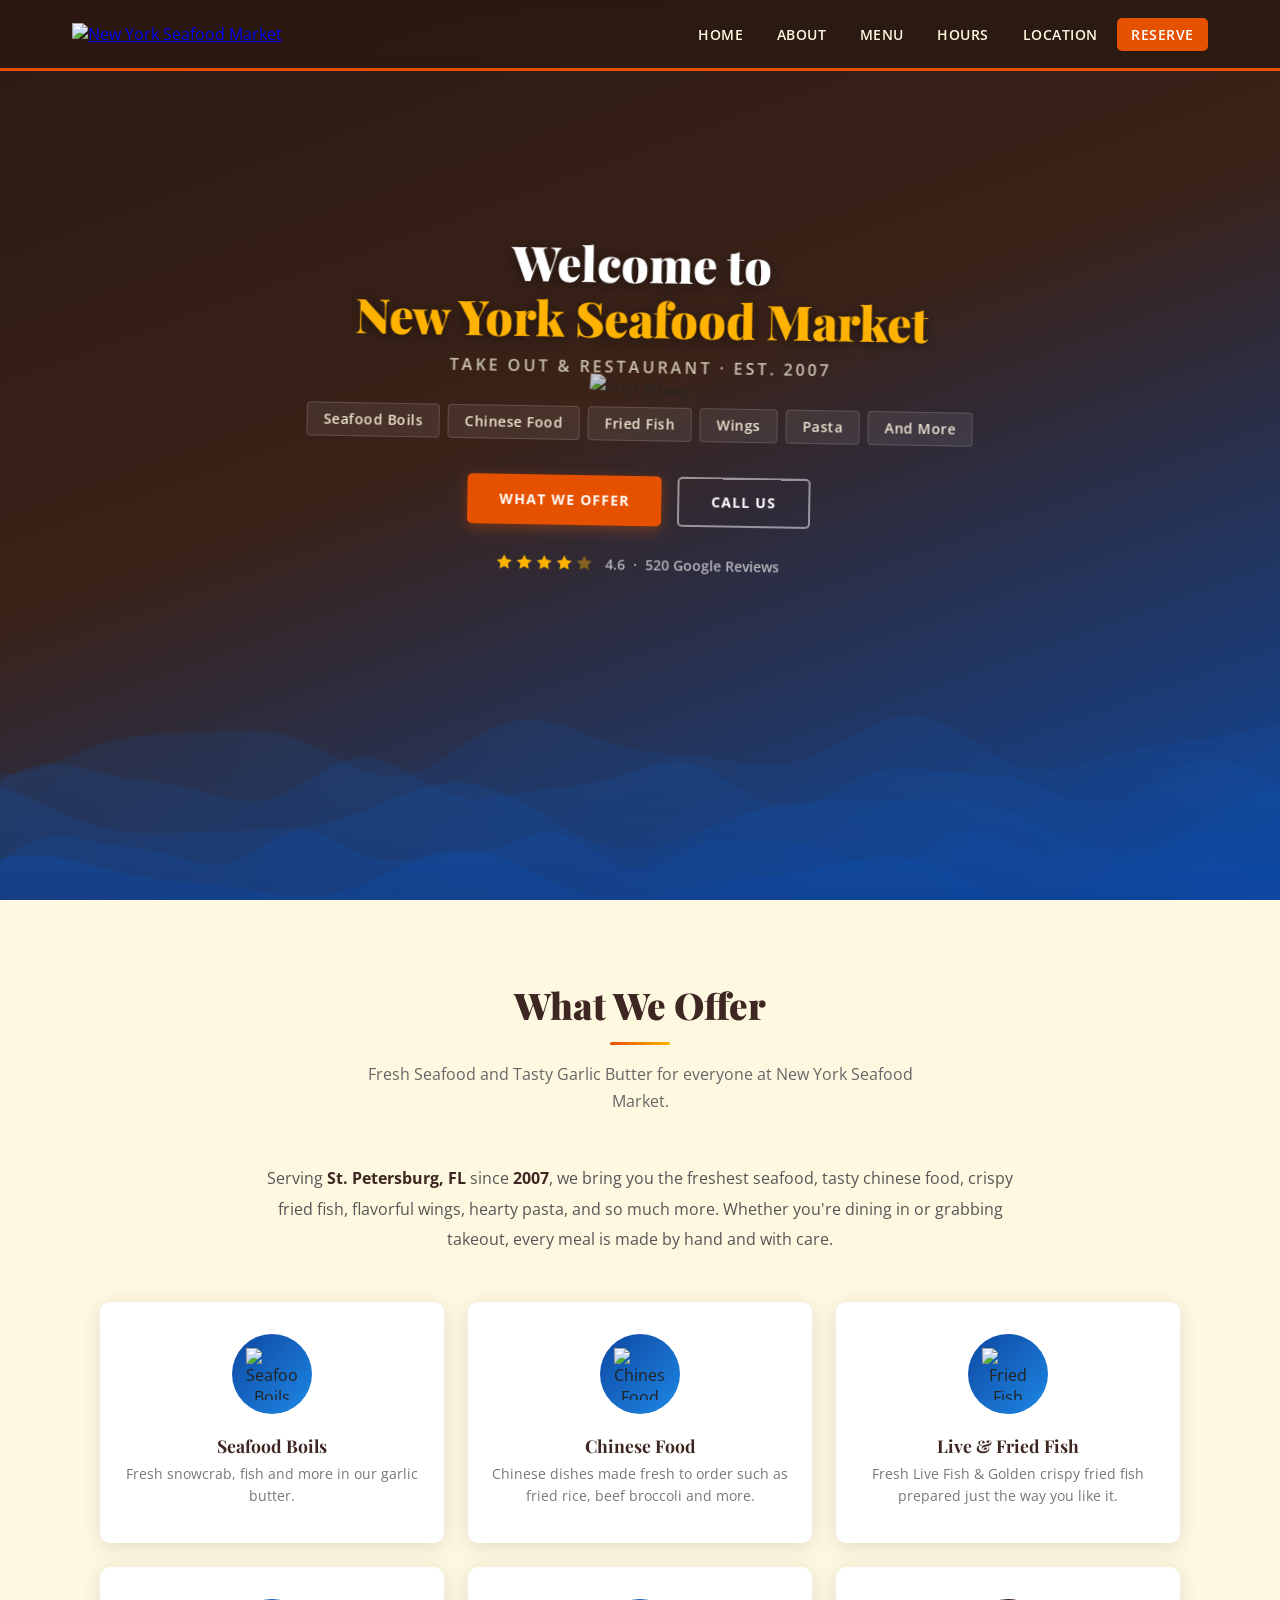
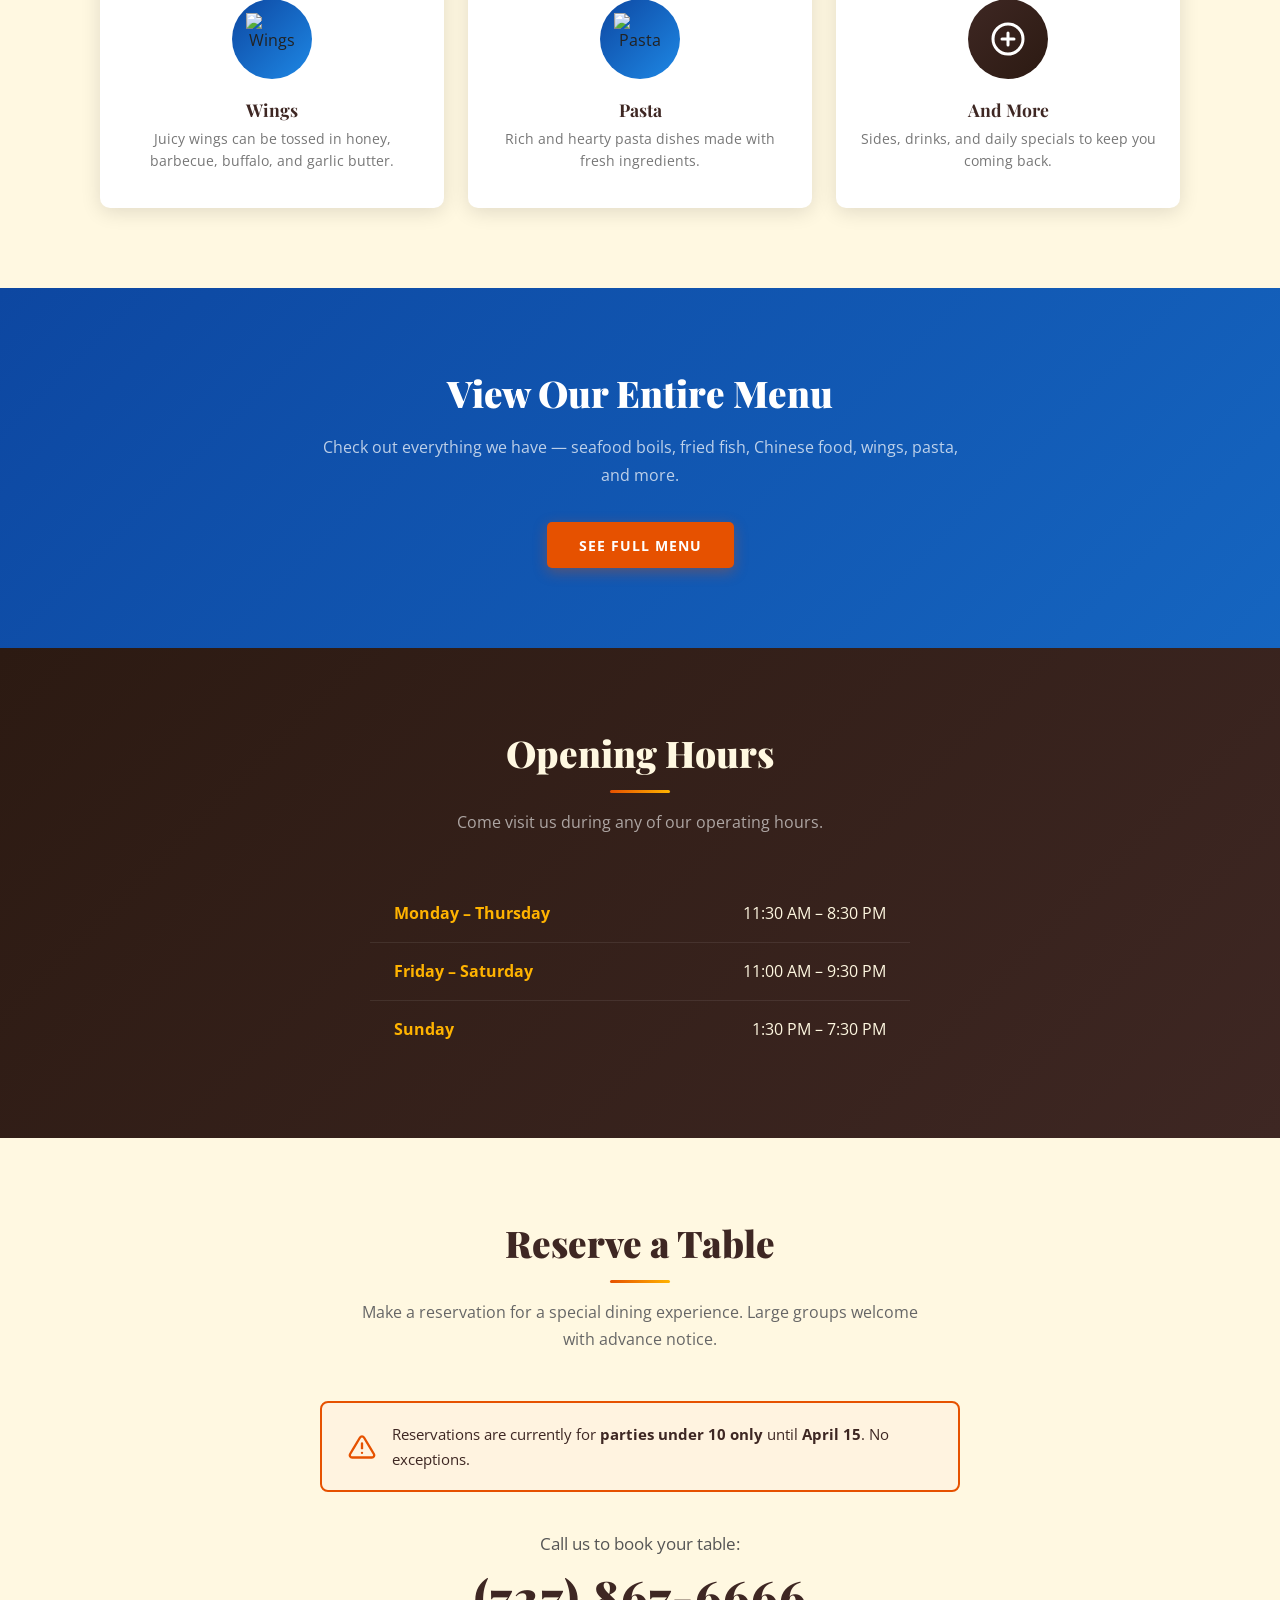
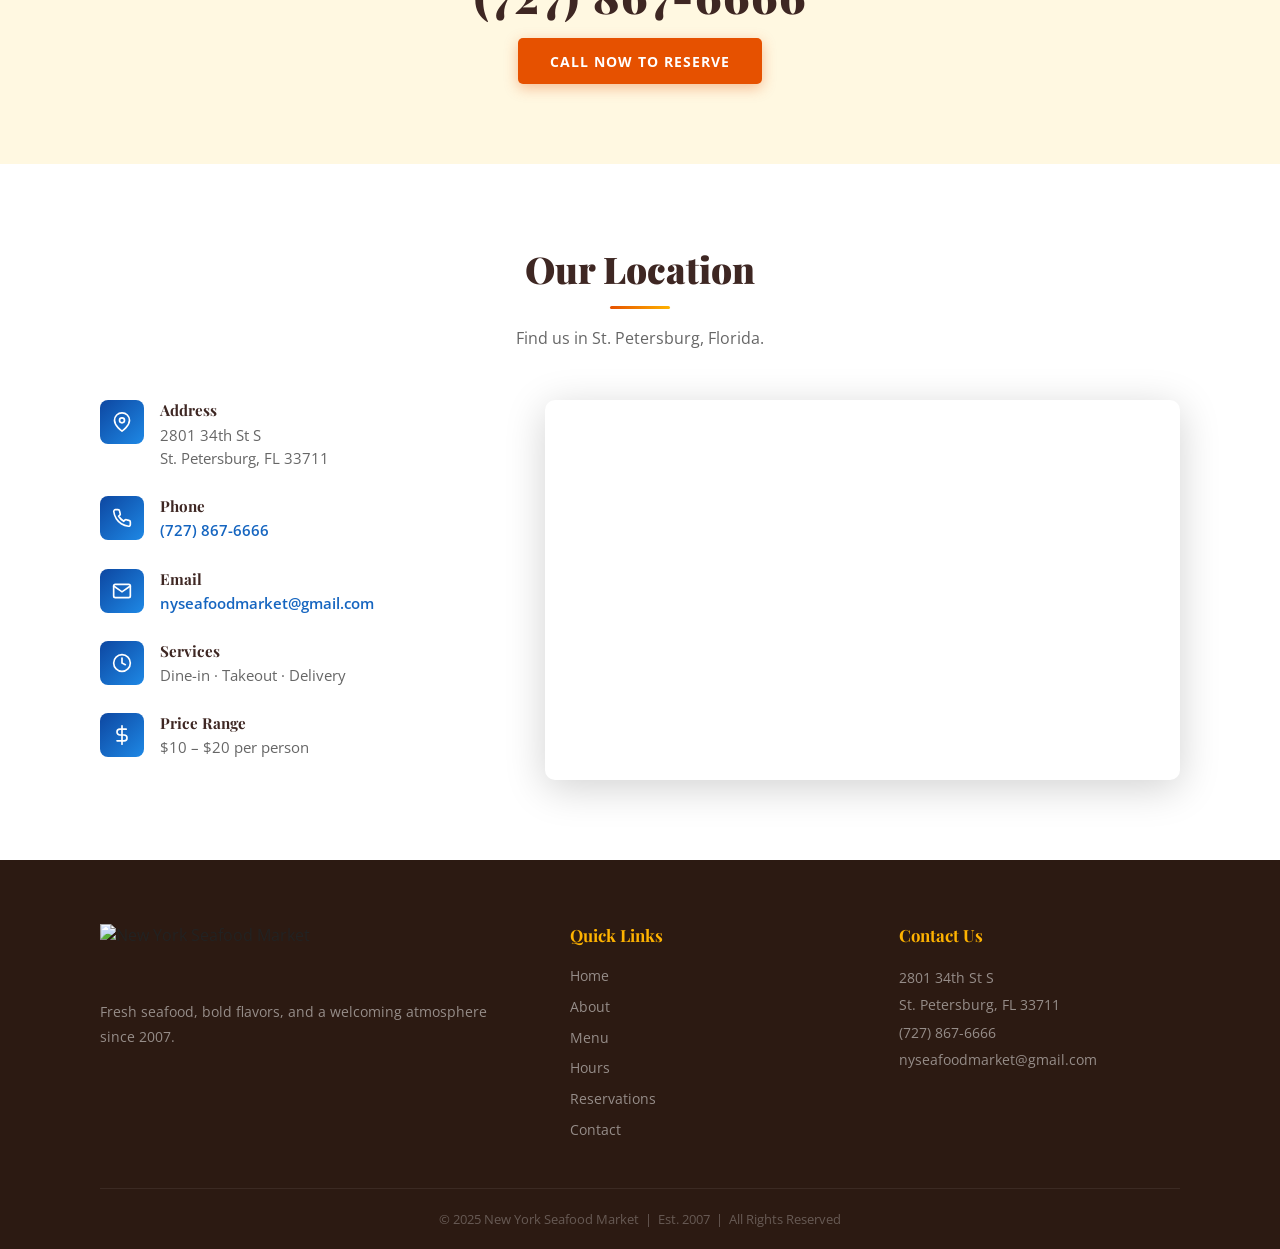
==== index.html @ 8c9325d4 "Update index.html" ====
<!DOCTYPE html>
<html lang="en">
<head>
    <meta charset="UTF-8">
    <meta name="viewport" content="width=device-width, initial-scale=1.0">
    <title>New York Seafood Market | St. Petersburg, FL</title>
    <link rel="stylesheet" href="styles.css">
    <link rel="icon" href="https://i.imgur.com/BHbBRHo.png" type="image/png">
    <link href="https://fonts.googleapis.com/css2?family=Playfair+Display:wght@400;700;900&family=Open+Sans:wght@400;600;700&display=swap" rel="stylesheet">
</head>
<body>

<nav id="navbar">
    <div class="nav-container">
        <a href="#hero" class="nav-logo">
            <img src="https://i.imgur.com/BHbBRHo.png" alt="New York Seafood Market">
        </a>
        <div class="hamburger" id="hamburger">
            <span></span>
            <span></span>
            <span></span>
        </div>
        <ul class="nav-links" id="navLinks">
            <li><a href="#hero">Home</a></li>
            <li><a href="#about">About</a></li>
            <li><a href="#menu-section">Menu</a></li>
            <li><a href="#hours">Hours</a></li>
            <li><a href="#location">Location</a></li>
            <li><a href="#reserve" class="reserve-btn">Reserve</a></li>
        </ul>
    </div>
</nav>

<section class="hero" id="hero">
    <canvas id="waveCanvas"></canvas>

    <div class="hero-scene" id="heroScene">
        <div class="wheel-wrap" id="wheelWrap">
            <img src="https://i.imgur.com/5PyG8zu.png" alt="Ship Wheel" id="shipWheel">
        </div>
        <div class="hero-content" id="heroContent">
            <h1>Welcome to<span class="highlight">New York Seafood Market</span></h1>
            <p class="hero-subtitle">Take Out &amp; Restaurant · Est. 2007</p>
            <div class="hero-tagline">
                <span>Seafood Boils</span>
                <span>Chinese Food</span>
                <span>Fried Fish</span>
                <span>Wings</span>
                <span>Pasta</span>
                <span>And More</span>
            </div>
            <div class="hero-buttons">
                <a href="#about" class="btn btn-primary">What We Offer</a>
                <a href="tel:7278676666" class="btn btn-secondary">Call Us</a>
            </div>
            <div class="hero-rating">
                <div class="stars">
                    <svg viewBox="0 0 24 24"><path d="M12 2l3.09 6.26L22 9.27l-5 4.87 1.18 6.88L12 17.77l-6.18 3.25L7 14.14 2 9.27l6.91-1.01L12 2z"/></svg>
                    <svg viewBox="0 0 24 24"><path d="M12 2l3.09 6.26L22 9.27l-5 4.87 1.18 6.88L12 17.77l-6.18 3.25L7 14.14 2 9.27l6.91-1.01L12 2z"/></svg>
                    <svg viewBox="0 0 24 24"><path d="M12 2l3.09 6.26L22 9.27l-5 4.87 1.18 6.88L12 17.77l-6.18 3.25L7 14.14 2 9.27l6.91-1.01L12 2z"/></svg>
                    <svg viewBox="0 0 24 24"><path d="M12 2l3.09 6.26L22 9.27l-5 4.87 1.18 6.88L12 17.77l-6.18 3.25L7 14.14 2 9.27l6.91-1.01L12 2z"/></svg>
                    <svg viewBox="0 0 24 24" class="half-star"><path d="M12 2l3.09 6.26L22 9.27l-5 4.87 1.18 6.88L12 17.77l-6.18 3.25L7 14.14 2 9.27l6.91-1.01L12 2z"/></svg>
                </div>
                <span>4.6 &nbsp;·&nbsp; 520 Google Reviews</span>
            </div>
        </div>
    </div>
</section>

<section class="about" id="about">
    <div class="section-header">
        <h2>What We Offer</h2>
        <div class="underline"></div>
        <p>Fresh Seafood and Tasty Garlic Butter for everyone at New York Seafood Market.</p>
    </div>
    <p class="about-text">
        Serving <strong>St. Petersburg, FL</strong> since <strong>2007</strong>, we bring you the freshest seafood, tasty chinese food, crispy fried fish, flavorful wings, hearty pasta, and so much more. Whether you're dining in or grabbing takeout, every meal is made by hand and with care.
    </p>
    <div class="about-grid">
        <div class="about-card">
            <div class="icon-circle">
                <img src="https://i.imgur.com/ChBRf1g.png" alt="Seafood Boils">
            </div>
            <h3>Seafood Boils</h3>
            <p>Fresh snowcrab, fish and more in our garlic butter.</p>
        </div>
        <div class="about-card">
            <div class="icon-circle">
                <img src="https://i.imgur.com/vjl4iLy.png" alt="Chinese Food">
            </div>
            <h3>Chinese Food</h3>
            <p>Chinese dishes made fresh to order such as fried rice, beef broccoli and more.</p>
        </div>
        <div class="about-card">
            <div class="icon-circle">
                <img src="https://i.imgur.com/yCxXIIM.png" alt="Fried Fish">
            </div>
            <h3>Live &amp; Fried Fish</h3>
            <p>Fresh Live Fish &amp; Golden crispy fried fish prepared just the way you like it.</p>
        </div>
        <div class="about-card">
            <div class="icon-circle">
                <img src="https://i.imgur.com/mTa7F0l.png" alt="Wings">
            </div>
            <h3>Wings</h3>
            <p>Juicy wings can be tossed in honey, barbecue, buffalo, and garlic butter.</p>
        </div>
        <div class="about-card">
            <div class="icon-circle">
                <img src="https://i.imgur.com/bBgdjdb.png" alt="Pasta">
            </div>
            <h3>Pasta</h3>
            <p>Rich and hearty pasta dishes made with fresh ingredients.</p>
        </div>
        <div class="about-card">
            <div class="icon-circle icon-circle--more">
                <svg viewBox="0 0 24 24" fill="none" stroke="#fff" stroke-width="2" stroke-linecap="round"><circle cx="12" cy="12" r="10"/><line x1="12" y1="8" x2="12" y2="16"/><line x1="8" y1="12" x2="16" y2="12"/></svg>
            </div>
            <h3>And More</h3>
            <p>Sides, drinks, and daily specials to keep you coming back.</p>
        </div>
    </div>
</section>

<section class="menu-section" id="menu-section">
    <div class="menu-inner">
        <h2>View Our Entire Menu</h2>
        <p>Check out everything we have — seafood boils, fried fish, Chinese food, wings, pasta, and more.</p>
        <a href="/menu" class="btn btn-primary">See Full Menu</a>
    </div>
</section>

<section class="hours" id="hours">
    <div class="section-header">
        <h2>Opening Hours</h2>
        <div class="underline"></div>
        <p>Come visit us during any of our operating hours.</p>
    </div>
    <div class="hours-wrap">
        <table class="hours-table">
            <tr>
                <td>Monday – Thursday</td>
                <td>11:30 AM – 8:30 PM</td>
            </tr>
            <tr>
                <td>Friday – Saturday</td>
                <td>11:00 AM – 9:30 PM</td>
            </tr>
            <tr>
                <td>Sunday</td>
                <td>1:30 PM – 7:30 PM</td>
            </tr>
        </table>
    </div>
</section>

<section class="reserve" id="reserve">
    <div class="section-header">
        <h2>Reserve a Table</h2>
        <div class="underline"></div>
        <p>Make a reservation for a special dining experience. Large groups welcome with advance notice.</p>
    </div>
    <div class="reserve-notice">
        <svg viewBox="0 0 24 24" fill="none" stroke="#E65100" stroke-width="2" stroke-linecap="round"><path d="M10.29 3.86L1.82 18a2 2 0 001.71 3h16.94a2 2 0 001.71-3L13.71 3.86a2 2 0 00-3.42 0z"/><line x1="12" y1="9" x2="12" y2="13"/><line x1="12" y1="17" x2="12.01" y2="17"/></svg>
        <p>Reservations are currently for <strong>parties under 10 only</strong> until <strong>April 15</strong>. No exceptions.</p>
    </div>
    <div class="reserve-call">
        <p>Call us to book your table:</p>
        <a href="tel:7278676666" class="phone-link">(727) 867-6666</a>
        <a href="tel:7278676666" class="btn btn-primary">Call Now to Reserve</a>
    </div>
</section>

<section class="location" id="location">
    <div class="section-header">
        <h2>Our Location</h2>
        <div class="underline"></div>
        <p>Find us in St. Petersburg, Florida.</p>
    </div>
    <div class="location-grid">
        <div class="location-info">
            <div class="info-item">
                <div class="info-icon">
                    <svg viewBox="0 0 24 24" fill="none" stroke="#fff" stroke-width="2" stroke-linecap="round"><path d="M21 10c0 7-9 13-9 13s-9-6-9-13a9 9 0 0118 0z"/><circle cx="12" cy="10" r="3"/></svg>
                </div>
                <div>
                    <h4>Address</h4>
                    <p>2801 34th St S<br>St. Petersburg, FL 33711</p>
                </div>
            </div>
            <div class="info-item">
                <div class="info-icon">
                    <svg viewBox="0 0 24 24" fill="none" stroke="#fff" stroke-width="2" stroke-linecap="round"><path d="M22 16.92v3a2 2 0 01-2.18 2 19.79 19.79 0 01-8.63-3.07 19.5 19.5 0 01-6-6 19.79 19.79 0 01-3.07-8.67A2 2 0 014.11 2h3a2 2 0 012 1.72c.127.96.361 1.903.7 2.81a2 2 0 01-.45 2.11L8.09 9.91a16 16 0 006 6l1.27-1.27a2 2 0 012.11-.45c.907.339 1.85.573 2.81.7A2 2 0 0122 16.92z"/></svg>
                </div>
                <div>
                    <h4>Phone</h4>
                    <p><a href="tel:7278676666">(727) 867-6666</a></p>
                </div>
            </div>
            <div class="info-item">
                <div class="info-icon">
                    <svg viewBox="0 0 24 24" fill="none" stroke="#fff" stroke-width="2" stroke-linecap="round"><path d="M4 4h16c1.1 0 2 .9 2 2v12c0 1.1-.9 2-2 2H4c-1.1 0-2-.9-2-2V6c0-1.1.9-2 2-2z"/><polyline points="22,6 12,13 2,6"/></svg>
                </div>
                <div>
                    <h4>Email</h4>
                    <p><a href="mailto:nyseafoodmarket@gmail.com">nyseafoodmarket@gmail.com</a></p>
                </div>
            </div>
            <div class="info-item">
                <div class="info-icon">
                    <svg viewBox="0 0 24 24" fill="none" stroke="#fff" stroke-width="2" stroke-linecap="round"><circle cx="12" cy="12" r="10"/><polyline points="12 6 12 12 16 14"/></svg>
                </div>
                <div>
                    <h4>Services</h4>
                    <p>Dine-in · Takeout · Delivery</p>
                </div>
            </div>
            <div class="info-item">
                <div class="info-icon">
                    <svg viewBox="0 0 24 24" fill="none" stroke="#fff" stroke-width="2" stroke-linecap="round"><line x1="12" y1="1" x2="12" y2="23"/><path d="M17 5H9.5a3.5 3.5 0 000 7h5a3.5 3.5 0 010 7H6"/></svg>
                </div>
                <div>
                    <h4>Price Range</h4>
                    <p>$10 – $20 per person</p>
                </div>
            </div>
        </div>
        <div class="location-map">
            <iframe
                src="https://www.google.com/maps?q=New+York+Seafood+Restaurant,+2801+34th+St+S,+St+Petersburg,+FL+33711&output=embed"
                width="100%"
                height="100%"
                style="border:0;"
                allowfullscreen
                loading="lazy"
                referrerpolicy="no-referrer-when-downgrade">
            </iframe>
        </div>
    </div>
</section>

<footer>
    <div class="footer-container">
        <div class="footer-brand">
            <img src="https://i.imgur.com/BHbBRHo.png" alt="New York Seafood Market" class="footer-logo">
            <p>Fresh seafood, bold flavors, and a welcoming atmosphere since 2007.</p>
        </div>
        <div class="footer-links">
            <h4>Quick Links</h4>
            <ul>
                <li><a href="#hero">Home</a></li>
                <li><a href="#about">About</a></li>
                <li><a href="/menu">Menu</a></li>
                <li><a href="#hours">Hours</a></li>
                <li><a href="#reserve">Reservations</a></li>
                <li><a href="#location">Contact</a></li>
            </ul>
        </div>
        <div class="footer-contact">
            <h4>Contact Us</h4>
            <p>2801 34th St S<br>St. Petersburg, FL 33711</p>
            <p><a href="tel:7278676666">(727) 867-6666</a></p>
            <p><a href="mailto:nyseafoodmarket@gmail.com">nyseafoodmarket@gmail.com</a></p>
        </div>
    </div>
    <div class="footer-bottom">
        <p>&copy; 2025 New York Seafood Market &nbsp;|&nbsp; Est. 2007 &nbsp;|&nbsp; All Rights Reserved</p>
    </div>
</footer>

<script src="script.js"></script>
</body>
</html>
---- styles.css ----
* {
    margin: 0;
    padding: 0;
    box-sizing: border-box;
}

:root {
    --brown: #3E2723;
    --brown-dark: #2C1A12;
    --blue: #1565C0;
    --blue-dark: #0D47A1;
    --blue-light: #1E88E5;
    --orange: #E65100;
    --orange-light: #FF8F00;
    --yellow: #FFB300;
    --cream: #FFF8E1;
    --cream-dark: #F5E6C8;
    --white: #FFFFFF;
    --shadow: 0 4px 20px rgba(0,0,0,0.12);
    --shadow-lg: 0 8px 40px rgba(0,0,0,0.18);
}

html {
    scroll-behavior: smooth;
}

body {
    font-family: 'Open Sans', sans-serif;
    color: #222;
    background: var(--cream);
    overflow-x: hidden;
}

nav {
    position: fixed;
    top: 0;
    left: 0;
    width: 100%;
    z-index: 1000;
    background: rgba(44, 26, 18, 0.97);
    backdrop-filter: blur(8px);
    border-bottom: 3px solid var(--orange);
}

.nav-container {
    max-width: 1200px;
    margin: 0 auto;
    display: flex;
    justify-content: space-between;
    align-items: center;
    height: 68px;
    padding: 0 2rem;
}

.nav-logo img {
    height: 52px;
    transition: transform 0.3s ease;
}

.nav-logo img:hover {
    transform: scale(1.05);
}

.nav-links {
    display: flex;
    list-style: none;
    gap: 0.3rem;
}

.nav-links a {
    color: var(--cream);
    text-decoration: none;
    font-weight: 600;
    font-size: 0.85rem;
    padding: 0.45rem 0.9rem;
    border-radius: 5px;
    transition: all 0.25s ease;
    text-transform: uppercase;
    letter-spacing: 0.5px;
}

.nav-links a:hover {
    background: var(--orange);
    color: var(--white);
}

.nav-links a.reserve-btn {
    background: var(--orange);
    color: var(--white);
}

.nav-links a.reserve-btn:hover {
    background: var(--orange-light);
}

.hamburger {
    display: none;
    flex-direction: column;
    cursor: pointer;
    gap: 5px;
}

.hamburger span {
    width: 26px;
    height: 2.5px;
    background: var(--cream);
    border-radius: 3px;
    transition: all 0.3s ease;
    display: block;
}

.hamburger.active span:nth-child(1) {
    transform: rotate(45deg) translate(5px, 5px);
}

.hamburger.active span:nth-child(2) {
    opacity: 0;
}

.hamburger.active span:nth-child(3) {
    transform: rotate(-45deg) translate(5px, -5px);
}

.hero {
    position: relative;
    min-height: 100vh;
    display: flex;
    align-items: center;
    justify-content: center;
    background: linear-gradient(160deg, var(--brown-dark) 0%, #3a2218 45%, var(--blue-dark) 100%);
    overflow: hidden;
}

#waveCanvas {
    position: absolute;
    bottom: 0;
    left: 0;
    width: 100%;
    height: 280px;
    display: block;
    z-index: 1;
}

.hero-scene {
    position: relative;
    z-index: 2;
    display: flex;
    align-items: center;
    justify-content: center;
    width: 100%;
    padding: 7rem 2rem 13rem;
}

.wheel-wrap {
    position: absolute;
    top: 40%;
    left: 50%;
    transform: translate(-50%, -50%);
    display: flex;
    align-items: center;
    justify-content: center;
    pointer-events: none;
    z-index: 1;
}

#shipWheel {
    width: auto;
    height: auto;
    opacity: 0.80; /* fully visible */
    object-fit: contain; /* optional */
    filter: drop-shadow(0 0 40px rgba(255,179,0,0.15));
    transform-origin: center center;
    will-change: transform;
}

.hero-content {
    position: relative;
    z-index: 2;
    text-align: center;
    max-width: 780px;
    width: 100%;
}

.hero h1 {
    font-family: 'Playfair Display', serif;
    font-size: 3rem;
    font-weight: 900;
    color: var(--white);
    line-height: 1.15;
    margin-bottom: 0.6rem;
    text-shadow: 0 2px 16px rgba(0,0,0,0.5);
}

.hero h1 .highlight {
    display: block;
    color: var(--yellow);
}

.hero-subtitle {
    font-size: 1rem;
    color: rgba(255,248,225,0.75);
    letter-spacing: 3px;
    text-transform: uppercase;
    font-weight: 600;
    margin-bottom: 1.8rem;
}

.hero-tagline {
    display: flex;
    flex-wrap: wrap;
    justify-content: center;
    gap: 0.5rem;
    margin-bottom: 2.2rem;
}

.hero-tagline span {
    background: rgba(255,255,255,0.07);
    border: 1px solid rgba(255,255,255,0.15);
    color: rgba(255,248,225,0.9);
    padding: 0.4rem 1rem;
    border-radius: 4px;
    font-size: 0.85rem;
    font-weight: 600;
    letter-spacing: 0.5px;
    transition: all 0.25s ease;
}

.hero-tagline span:hover {
    background: var(--orange);
    border-color: var(--orange);
    transform: translateY(-2px);
}

.hero-buttons {
    display: flex;
    gap: 1rem;
    justify-content: center;
    flex-wrap: wrap;
    margin-bottom: 1.8rem;
}

.btn {
    display: inline-flex;
    align-items: center;
    gap: 0.5rem;
    padding: 0.85rem 2rem;
    border-radius: 5px;
    font-size: 0.9rem;
    font-weight: 700;
    text-decoration: none;
    text-transform: uppercase;
    letter-spacing: 1px;
    transition: all 0.25s ease;
    border: none;
    cursor: pointer;
    font-family: 'Open Sans', sans-serif;
}

.btn-primary {
    background: var(--orange);
    color: var(--white);
    box-shadow: 0 4px 14px rgba(230,81,0,0.35);
}

.btn-primary:hover {
    background: var(--orange-light);
    transform: translateY(-2px);
    box-shadow: 0 6px 20px rgba(230,81,0,0.45);
}

.btn-secondary {
    background: transparent;
    color: var(--white);
    border: 2px solid rgba(255,255,255,0.5);
}

.btn-secondary:hover {
    background: var(--white);
    color: var(--brown);
    border-color: var(--white);
    transform: translateY(-2px);
}

.hero-rating {
    display: flex;
    align-items: center;
    justify-content: center;
    gap: 0.7rem;
}

.stars {
    display: flex;
    gap: 2px;
}

.stars svg {
    width: 18px;
    height: 18px;
    fill: var(--yellow);
}

.stars .half-star {
    fill: rgba(255,179,0,0.4);
}

.hero-rating span {
    color: rgba(255,255,255,0.65);
    font-size: 0.88rem;
    font-weight: 600;
}

section {
    padding: 5rem 2rem;
}

.section-header {
    text-align: center;
    margin-bottom: 3rem;
}

.section-header h2 {
    font-family: 'Playfair Display', serif;
    font-size: 2.3rem;
    font-weight: 900;
    color: var(--brown);
}

.section-header .underline {
    width: 60px;
    height: 3px;
    background: linear-gradient(90deg, var(--orange), var(--yellow));
    margin: 0.8rem auto 1rem;
    border-radius: 2px;
}

.section-header p {
    color: #666;
    font-size: 1rem;
    max-width: 560px;
    margin: 0 auto;
    line-height: 1.7;
}

.about {
    background: var(--cream);
}

.about-text {
    max-width: 760px;
    margin: 0 auto 3rem;
    text-align: center;
    font-size: 1rem;
    line-height: 1.9;
    color: #555;
}

.about-text strong {
    color: var(--brown);
}

.about-grid {
    max-width: 1080px;
    margin: 0 auto;
    display: grid;
    grid-template-columns: repeat(3, 1fr);
    gap: 1.5rem;
}

.about-card {
    background: var(--white);
    border-radius: 10px;
    padding: 2rem 1.5rem;
    text-align: center;
    box-shadow: var(--shadow);
    transition: transform 0.3s ease, box-shadow 0.3s ease, border-color 0.3s ease;
    border-bottom: 3px solid transparent;
}

.about-card:hover {
    transform: translateY(-6px);
    border-bottom-color: var(--orange);
    box-shadow: var(--shadow-lg);
}

.icon-circle {
    width: 80px;
    height: 80px;
    border-radius: 50%;
    background: linear-gradient(135deg, var(--blue-dark), var(--blue-light));
    margin: 0 auto 1.2rem;
    display: flex;
    align-items: center;
    justify-content: center;
    overflow: hidden;
    transition: transform 0.3s ease, background 0.3s ease;
    flex-shrink: 0;
}

.icon-circle img {
    width: 52px;
    height: 52px;
    object-fit: contain;
    display: block;
}

.icon-circle svg {
    width: 36px;
    height: 36px;
    flex-shrink: 0;
}

.icon-circle--more {
    background: linear-gradient(135deg, var(--brown), var(--brown-dark));
}

.about-card:hover .icon-circle {
    transform: scale(1.08);
    background: linear-gradient(135deg, var(--orange), var(--orange-light));
}

.about-card h3 {
    font-family: 'Playfair Display', serif;
    font-size: 1.1rem;
    color: var(--brown);
    margin-bottom: 0.4rem;
}

.about-card p {
    color: #777;
    font-size: 0.88rem;
    line-height: 1.6;
}

.menu-section {
    background: linear-gradient(135deg, var(--blue-dark), var(--blue));
    padding: 5rem 2rem;
    text-align: center;
}

.menu-inner {
    max-width: 640px;
    margin: 0 auto;
}

.menu-inner h2 {
    font-family: 'Playfair Display', serif;
    font-size: 2.3rem;
    font-weight: 900;
    color: var(--white);
    margin-bottom: 1rem;
}

.menu-inner p {
    color: rgba(255,255,255,0.72);
    font-size: 1rem;
    line-height: 1.8;
    margin-bottom: 2rem;
}

.hours {
    background: linear-gradient(135deg, var(--brown-dark), var(--brown));
    position: relative;
    overflow: hidden;
}

.hours .section-header h2 {
    color: var(--cream);
}

.hours .section-header p {
    color: rgba(255,255,255,0.6);
}

.hours-wrap {
    max-width: 540px;
    margin: 0 auto;
}

.hours-table {
    width: 100%;
    border-collapse: collapse;
}

.hours-table tr {
    border-bottom: 1px solid rgba(255,255,255,0.08);
    transition: background 0.25s ease;
}

.hours-table tr:last-child {
    border-bottom: none;
}

.hours-table tr:hover {
    background: rgba(255,255,255,0.05);
}

.hours-table td {
    padding: 1.1rem 1.5rem;
    font-size: 0.98rem;
    color: var(--cream);
}

.hours-table td:first-child {
    font-weight: 700;
    color: var(--yellow);
}

.hours-table td:last-child {
    text-align: right;
}

.reserve {
    background: var(--cream);
    text-align: center;
}

.reserve-notice {
    max-width: 640px;
    margin: 0 auto 2.5rem;
    background: #fff3e0;
    border: 2px solid var(--orange);
    border-radius: 8px;
    padding: 1.2rem 1.6rem;
    display: flex;
    align-items: center;
    gap: 1rem;
    text-align: left;
}

.reserve-notice svg {
    width: 28px;
    height: 28px;
    flex-shrink: 0;
}

.reserve-notice p {
    font-size: 0.95rem;
    color: var(--brown);
    line-height: 1.6;
}

.reserve-call {
    display: flex;
    flex-direction: column;
    align-items: center;
    gap: 1.2rem;
}

.reserve-call p {
    font-size: 1.05rem;
    color: #555;
}

.phone-link {
    font-family: 'Playfair Display', serif;
    font-size: 2.8rem;
    font-weight: 900;
    color: var(--brown);
    text-decoration: none;
    letter-spacing: 2px;
    line-height: 1;
    transition: color 0.25s ease;
}

.phone-link:hover {
    color: var(--orange);
}

.location {
    background: var(--white);
}

.location-grid {
    max-width: 1080px;
    margin: 0 auto;
    display: grid;
    grid-template-columns: 1fr 1.6fr;
    gap: 3rem;
    align-items: stretch;
}

.location-info {
    display: flex;
    flex-direction: column;
    gap: 1.6rem;
}

.info-item {
    display: flex;
    gap: 1rem;
    align-items: flex-start;
}

.info-icon {
    width: 44px;
    height: 44px;
    min-width: 44px;
    background: linear-gradient(135deg, var(--blue-dark), var(--blue-light));
    border-radius: 8px;
    display: flex;
    align-items: center;
    justify-content: center;
    transition: all 0.25s ease;
}

.info-icon svg {
    width: 20px;
    height: 20px;
}

.info-item:hover .info-icon {
    background: linear-gradient(135deg, var(--orange), var(--orange-light));
    transform: scale(1.06);
}

.info-item h4 {
    font-family: 'Playfair Display', serif;
    font-size: 0.95rem;
    color: var(--brown);
    margin-bottom: 0.2rem;
}

.info-item p {
    color: #666;
    font-size: 0.92rem;
    line-height: 1.6;
}

.info-item a {
    color: var(--blue);
    text-decoration: none;
    font-weight: 600;
    transition: color 0.25s ease;
}

.info-item a:hover {
    color: var(--orange);
}

.location-map {
    border-radius: 10px;
    overflow: hidden;
    box-shadow: var(--shadow-lg);
    min-height: 380px;
}

.location-map iframe {
    display: block;
    width: 100%;
    height: 100%;
    min-height: 380px;
}

footer {
    background: var(--brown-dark);
    padding: 4rem 2rem 0;
}

.footer-container {
    max-width: 1080px;
    margin: 0 auto;
    display: grid;
    grid-template-columns: 1.5fr 1fr 1fr;
    gap: 3rem;
    padding-bottom: 3rem;
    border-bottom: 1px solid rgba(255,255,255,0.07);
}

.footer-logo {
    height: 60px;
    margin-bottom: 1rem;
    display: block;
}

.footer-brand p {
    color: rgba(255,255,255,0.5);
    font-size: 0.9rem;
    line-height: 1.7;
}

.footer-links h4,
.footer-contact h4 {
    font-family: 'Playfair Display', serif;
    font-size: 1.05rem;
    color: var(--yellow);
    margin-bottom: 1.1rem;
}

.footer-links ul {
    list-style: none;
    display: flex;
    flex-direction: column;
    gap: 0.55rem;
}

.footer-links a {
    color: rgba(255,255,255,0.5);
    text-decoration: none;
    font-size: 0.9rem;
    transition: all 0.25s ease;
}

.footer-links a:hover {
    color: var(--orange);
    padding-left: 4px;
}

.footer-contact p {
    color: rgba(255,255,255,0.5);
    font-size: 0.9rem;
    line-height: 1.9;
}

.footer-contact a {
    color: rgba(255,255,255,0.5);
    text-decoration: none;
    transition: color 0.25s ease;
}

.footer-contact a:hover {
    color: var(--orange);
}

.footer-bottom {
    text-align: center;
    padding: 1.3rem 2rem;
    color: rgba(255,255,255,0.28);
    font-size: 0.8rem;
}

@media (max-width: 960px) {
    .about-grid {
        grid-template-columns: repeat(2, 1fr);
    }

    .location-grid {
        grid-template-columns: 1fr;
    }

    .footer-container {
        grid-template-columns: 1fr 1fr;
    }

    .footer-brand {
        grid-column: 1 / -1;
    }

    .wheel-wrap {
        width: 1700px;
        height: 1700px;
    }
}

@media (max-width: 768px) {
    .hamburger {
        display: flex;
    }

    .nav-links {
        position: fixed;
        top: 0;
        right: -100%;
        width: 62%;
        height: 100vh;
        background: var(--brown-dark);
        flex-direction: column;
        justify-content: center;
        align-items: center;
        gap: 1.4rem;
        transition: right 0.35s ease;
        border-left: 2px solid var(--orange);
    }

    .nav-links.active {
        right: 0;
    }

    .nav-links a {
        font-size: 0.95rem;
    }

    .hero h1 {
        font-size: 2rem;
    }

    .hero-scene {
        padding-bottom: 16rem;
    }

    .wheel-wrap {
        width: 340px;
        height: 340px;
    }

    .section-header h2 {
        font-size: 1.9rem;
    }

    .about-grid {
        grid-template-columns: repeat(2, 1fr);
        gap: 1rem;
    }

    .menu-inner h2 {
        font-size: 1.9rem;
    }

    .hours-table td {
        padding: 0.9rem 1rem;
        font-size: 0.9rem;
    }

    .reserve-notice {
        flex-direction: column;
        text-align: center;
    }

    .phone-link {
        font-size: 2.1rem;
    }

    .location-map {
        min-height: 280px;
    }

    .location-map iframe {
        min-height: 280px;
    }

    .footer-container {
        grid-template-columns: 1fr;
        text-align: center;
        gap: 2rem;
    }

    .footer-logo {
        margin: 0 auto 1rem;
    }

    .footer-links a:hover {
        padding-left: 0;
    }
}

@media (max-width: 480px) {
    .hero h1 {
        font-size: 1.6rem;
    }

    .wheel-wrap {
        width: 260px;
        height: 260px;
    }

    .hero-buttons {
        flex-direction: column;
        align-items: center;
    }

    .btn {
        width: 100%;
        max-width: 260px;
        justify-content: center;
    }

    .about-grid {
        grid-template-columns: 1fr;
    }

    .phone-link {
        font-size: 1.8rem;
    }

    .section-header h2 {
        font-size: 1.65rem;
    }

    .hero-rating {
        flex-direction: column;
        gap: 0.3rem;
    }
}
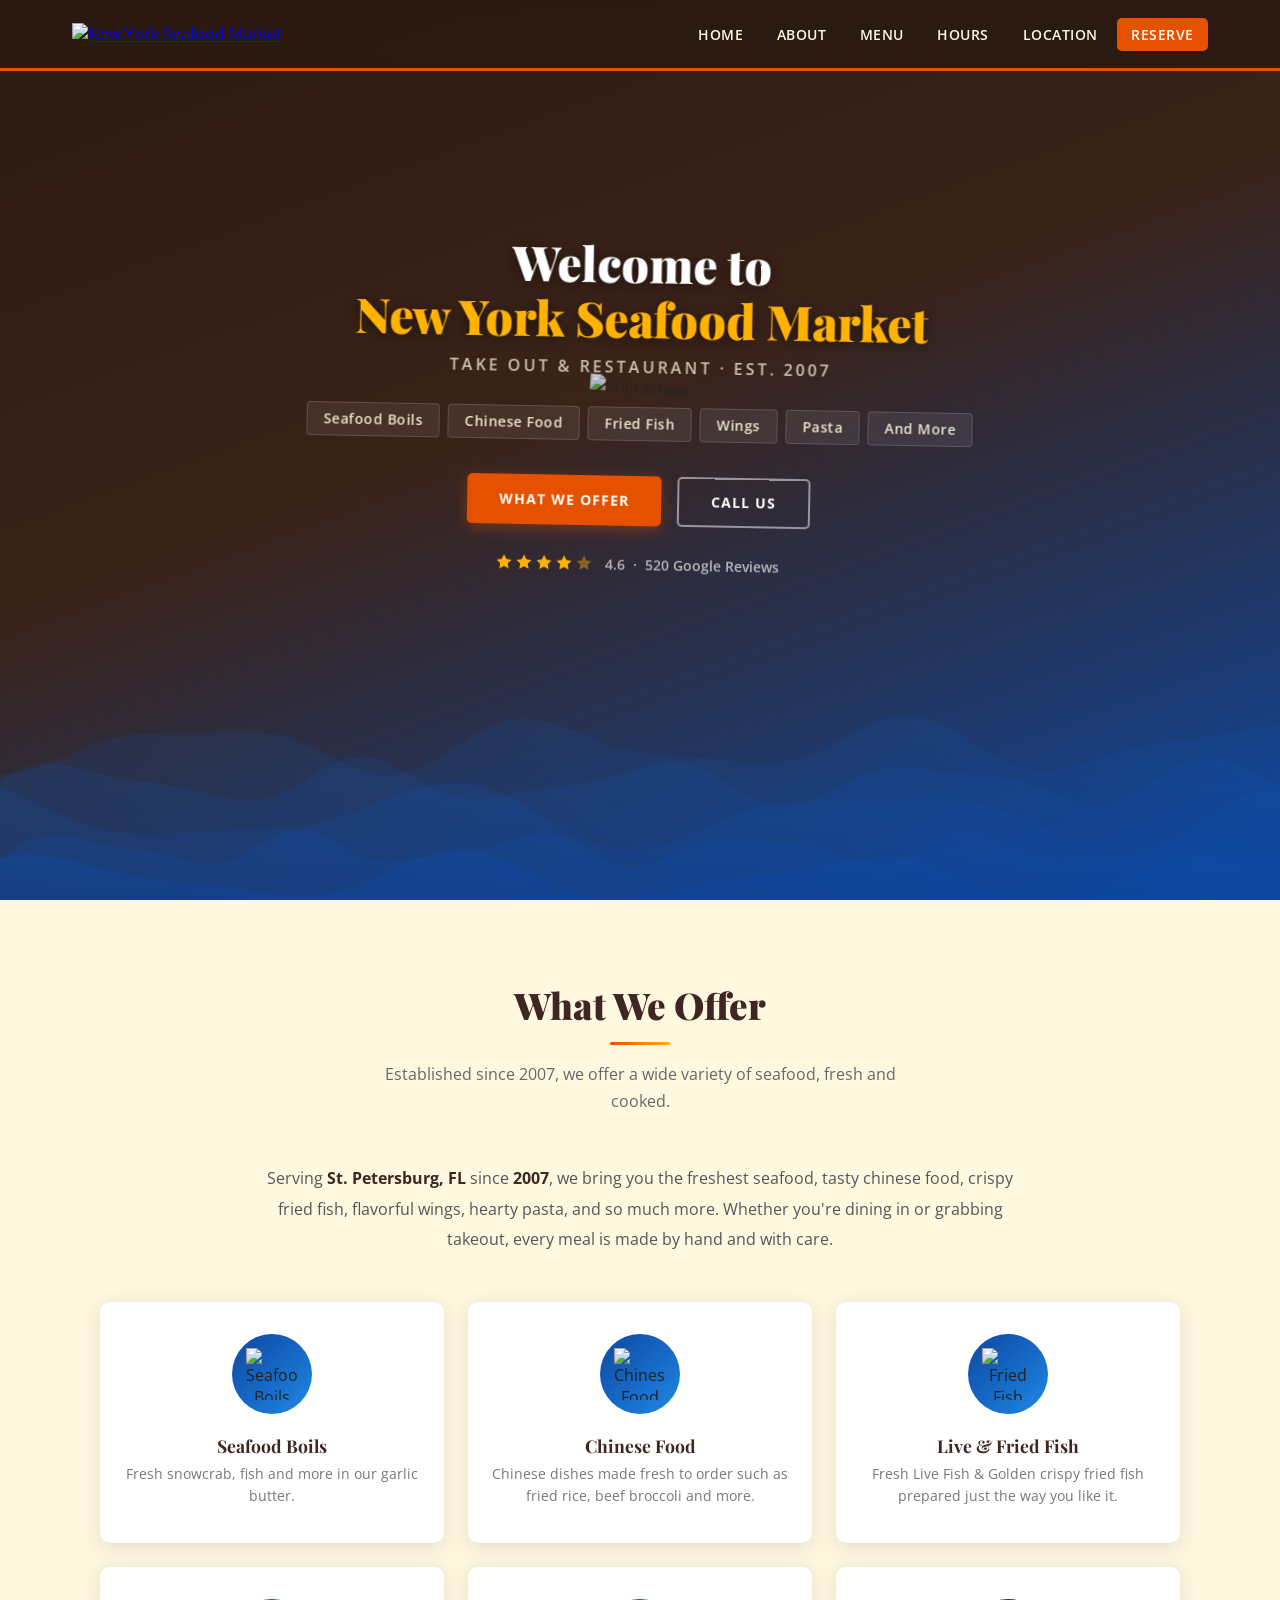
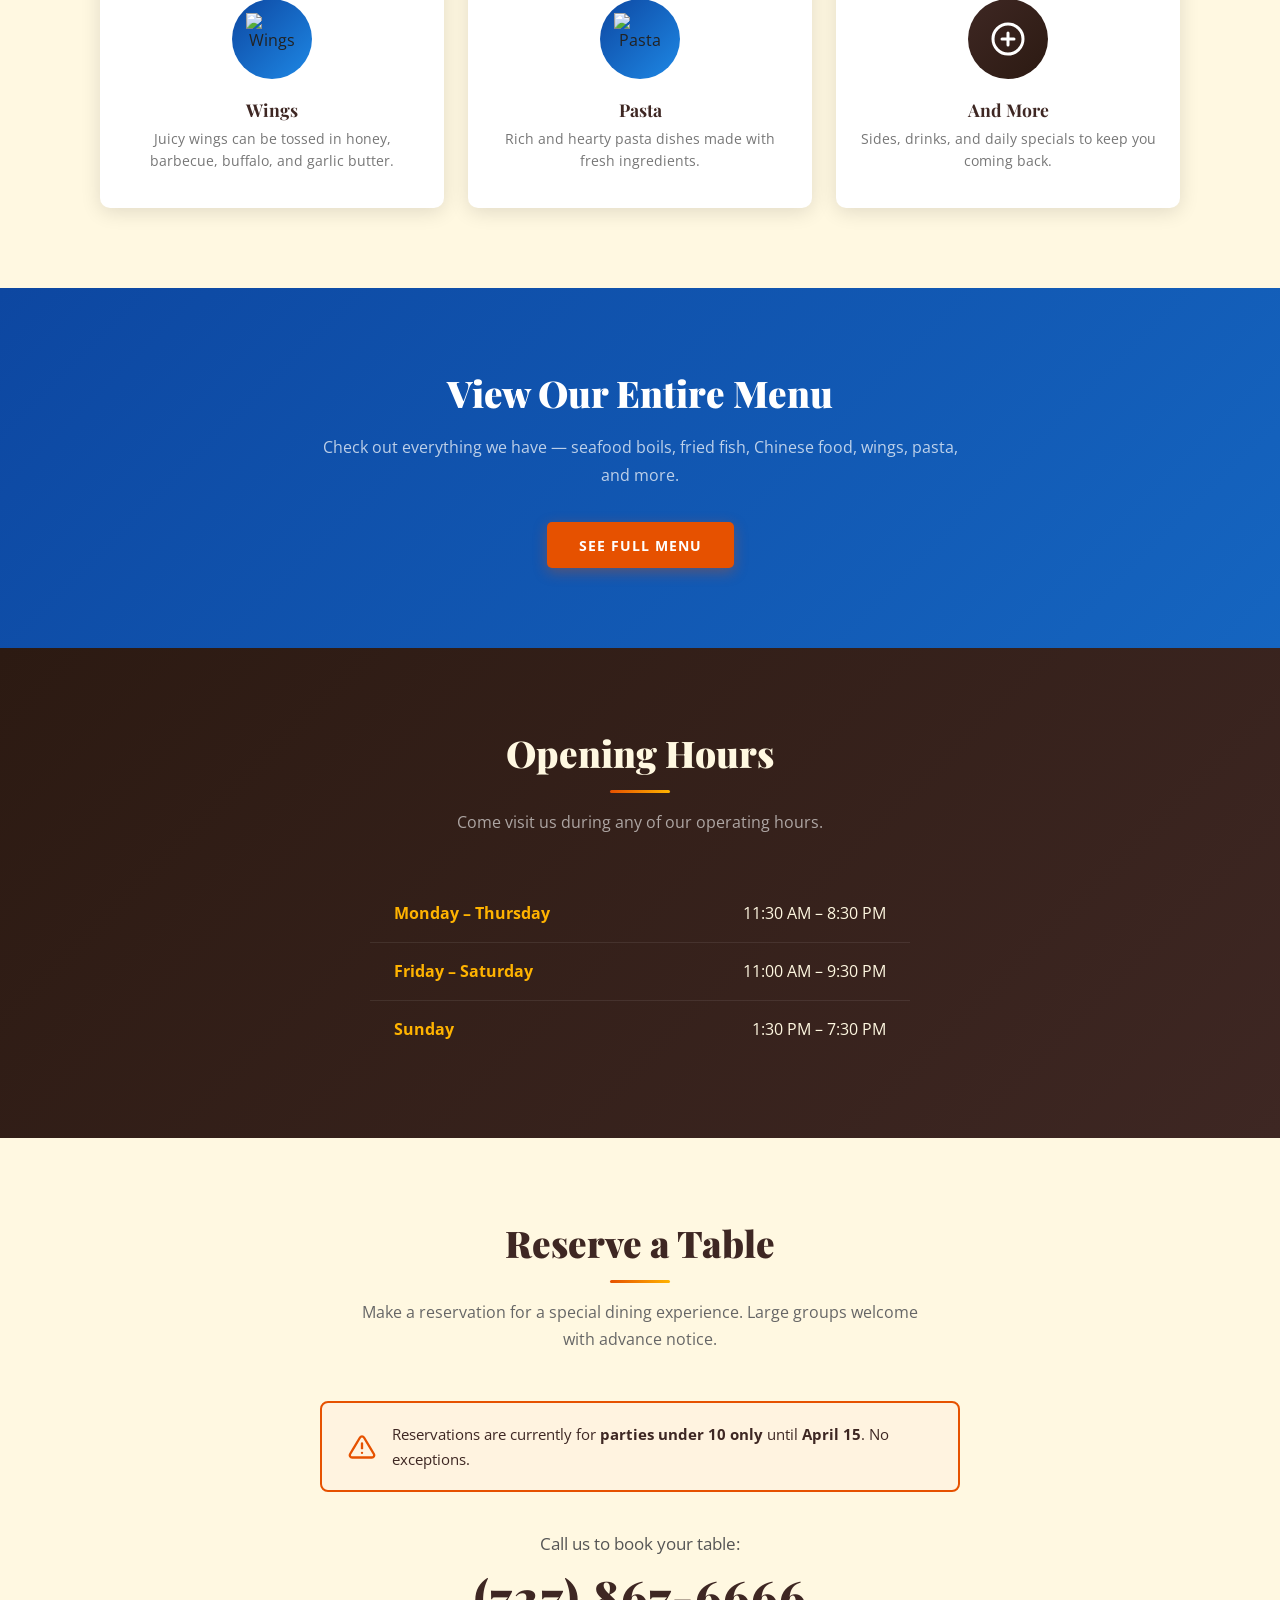
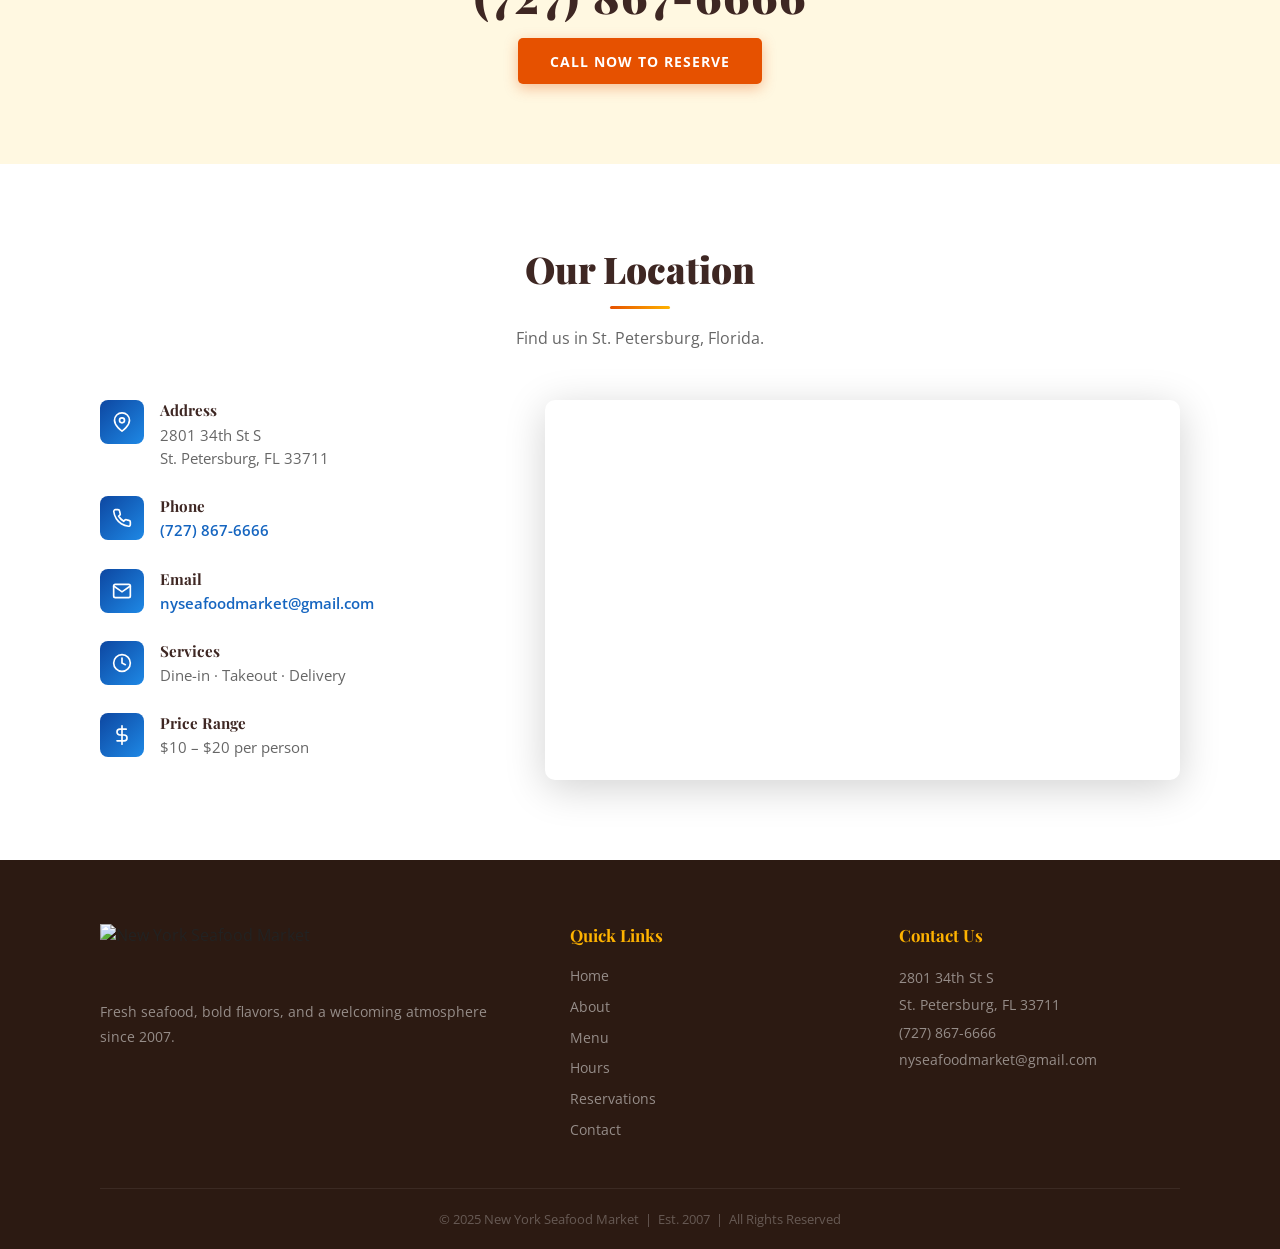
==== commit 9b5f5bac: "Updated Text Random update - Lisa" ====
--- a/index.html
+++ b/index.html
@@ -71,7 +71,7 @@
     <div class="section-header">
         <h2>What We Offer</h2>
         <div class="underline"></div>
-        <p>Fresh Seafood and Tasty Garlic Butter for everyone at New York Seafood Market.</p>
+        <p>Established since 2007, we offer a wide variety of seafood, fresh and cooked. </p>
     </div>
     <p class="about-text">
         Serving <strong>St. Petersburg, FL</strong> since <strong>2007</strong>, we bring you the freshest seafood, tasty chinese food, crispy fried fish, flavorful wings, hearty pasta, and so much more. Whether you're dining in or grabbing takeout, every meal is made by hand and with care.
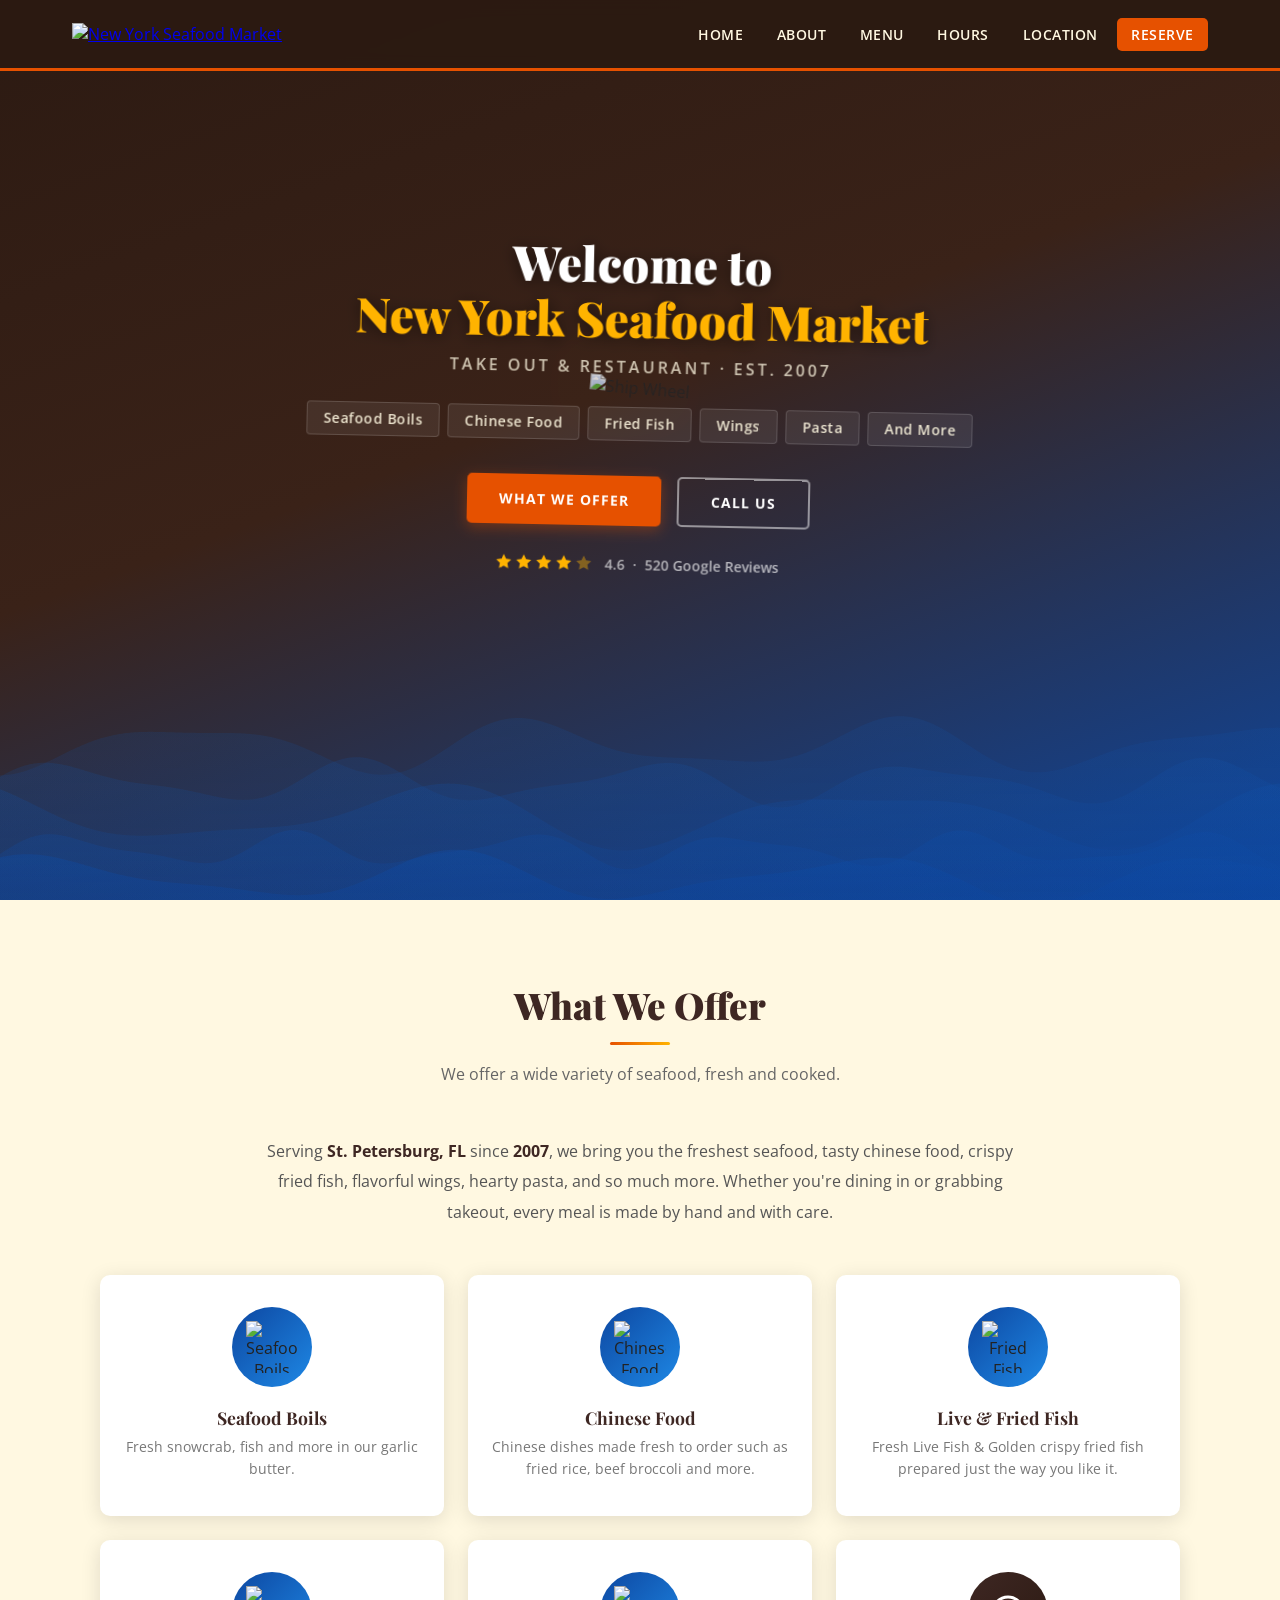
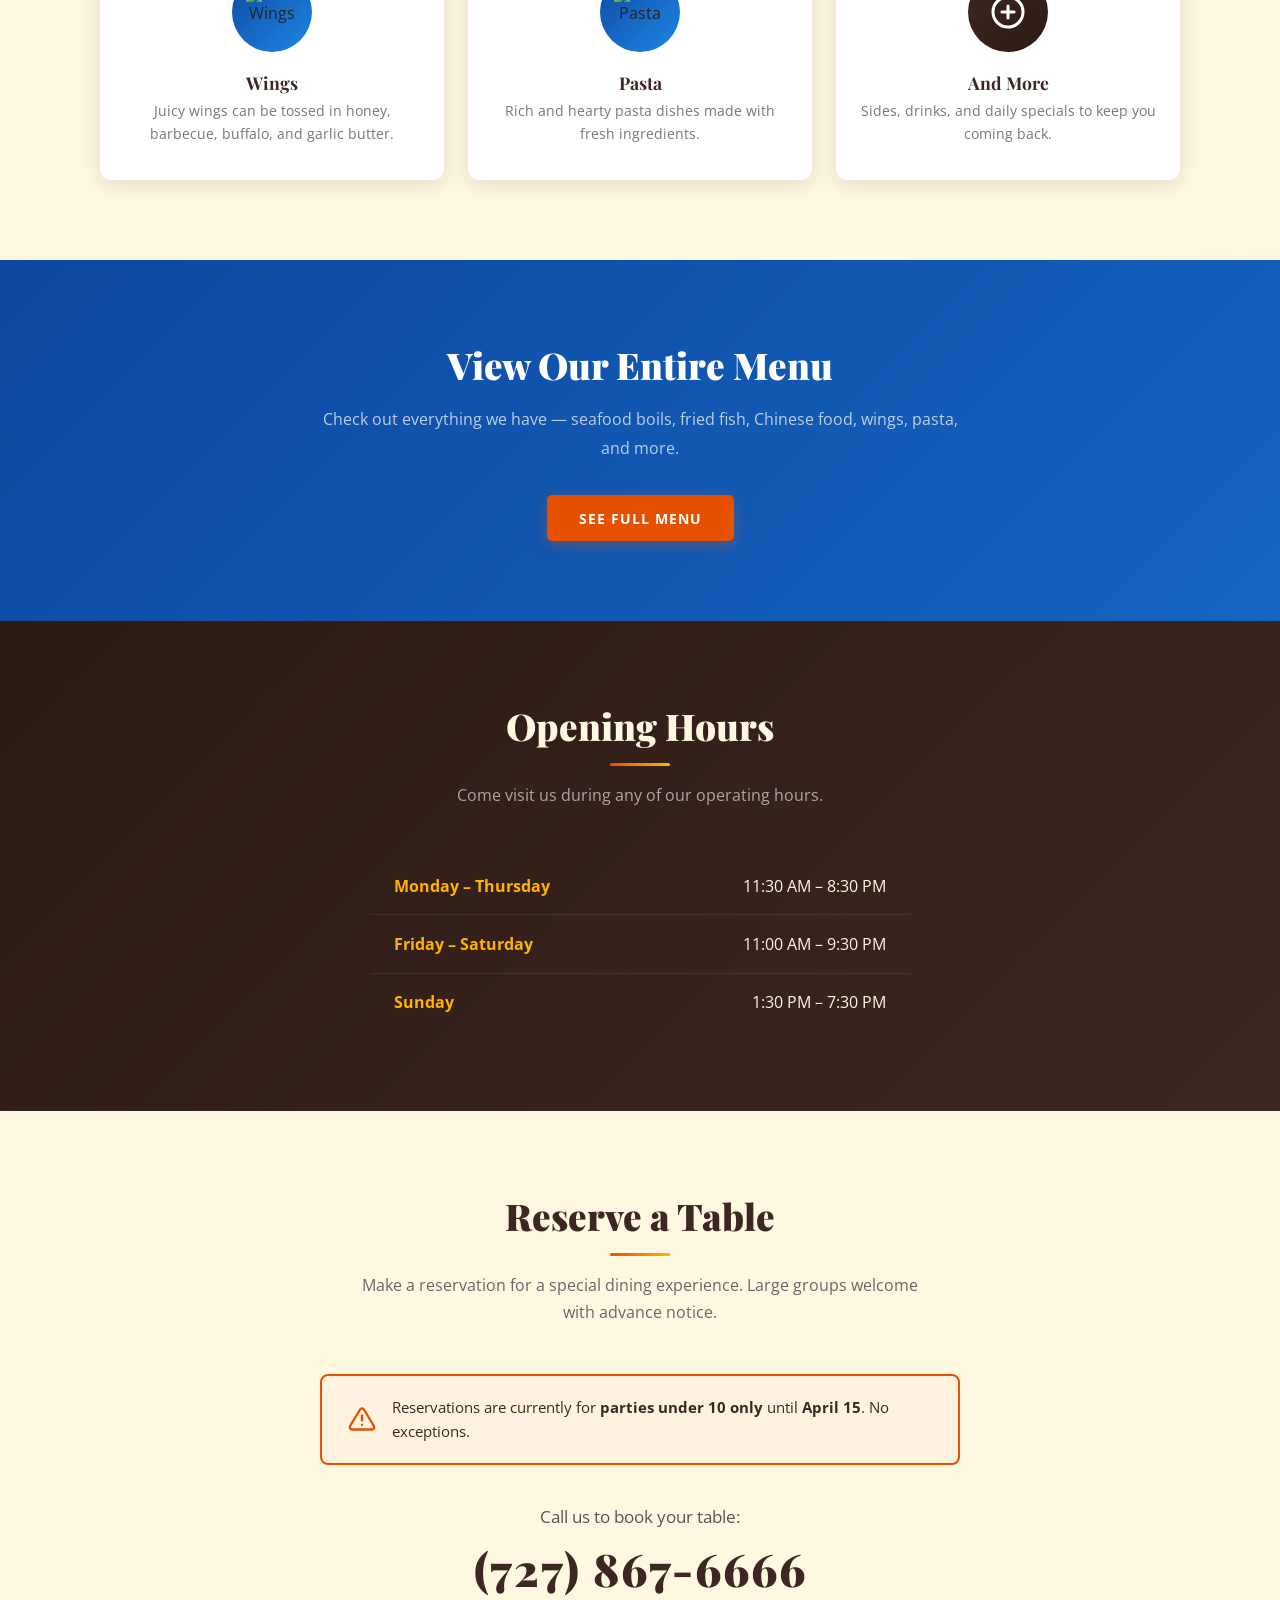
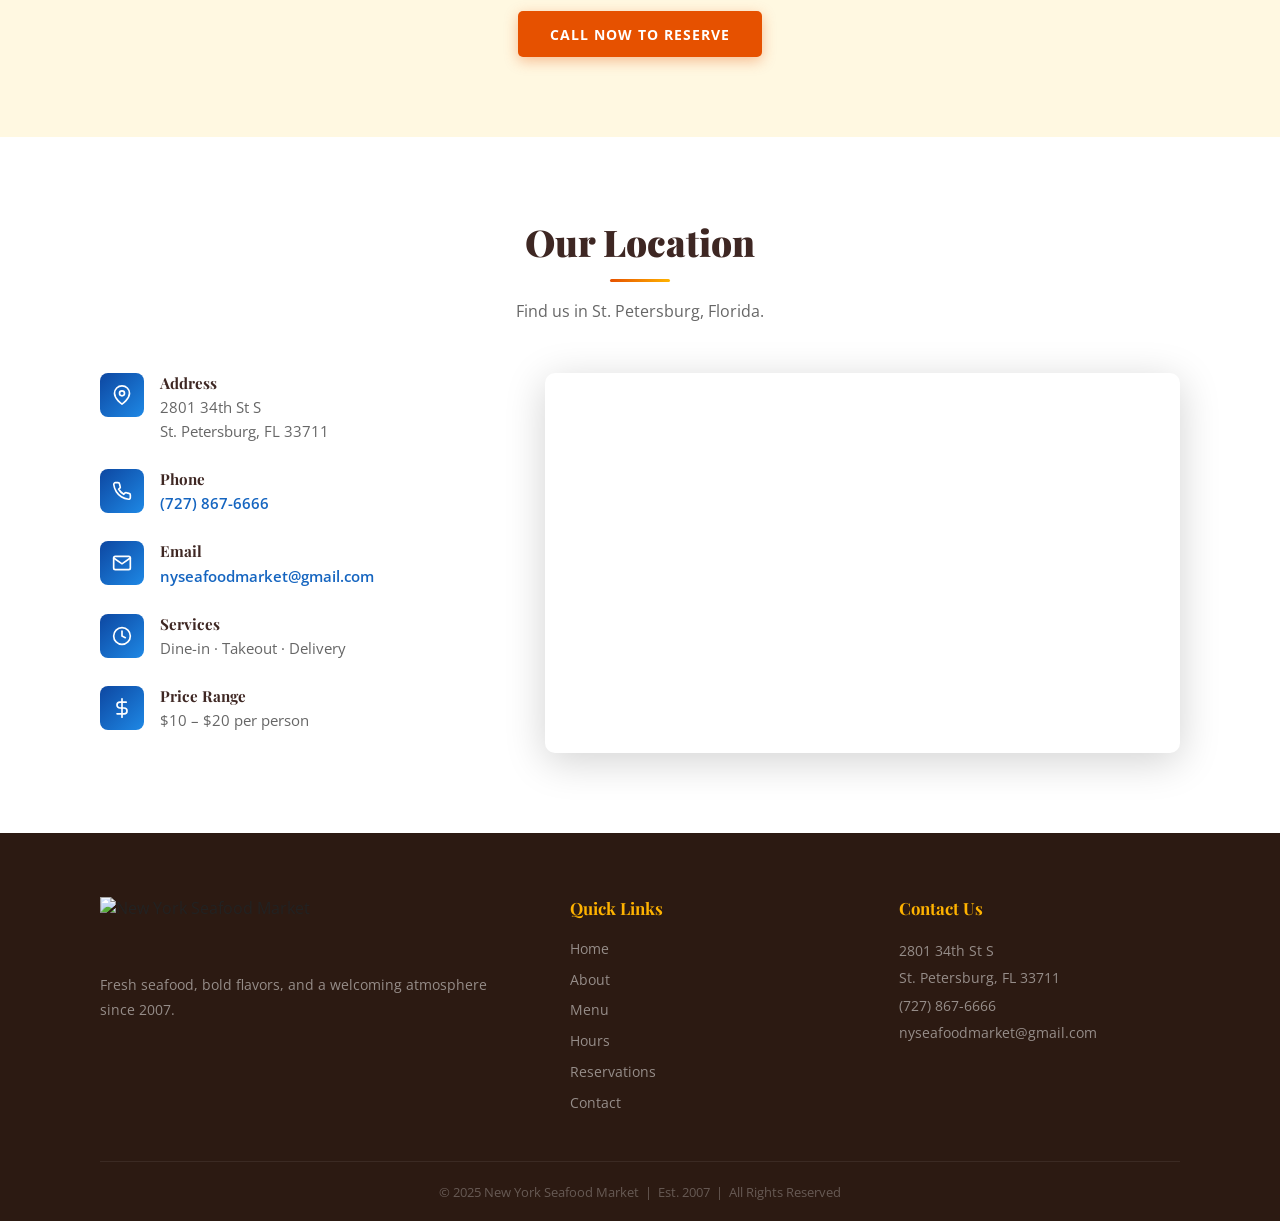
==== commit beb8e58e: "Update index.html" ====
--- a/index.html
+++ b/index.html
@@ -71,7 +71,7 @@
     <div class="section-header">
         <h2>What We Offer</h2>
         <div class="underline"></div>
-        <p>Established since 2007, we offer a wide variety of seafood, fresh and cooked. </p>
+        <p>We offer a wide variety of seafood, fresh and cooked. </p>
     </div>
     <p class="about-text">
         Serving <strong>St. Petersburg, FL</strong> since <strong>2007</strong>, we bring you the freshest seafood, tasty chinese food, crispy fried fish, flavorful wings, hearty pasta, and so much more. Whether you're dining in or grabbing takeout, every meal is made by hand and with care.
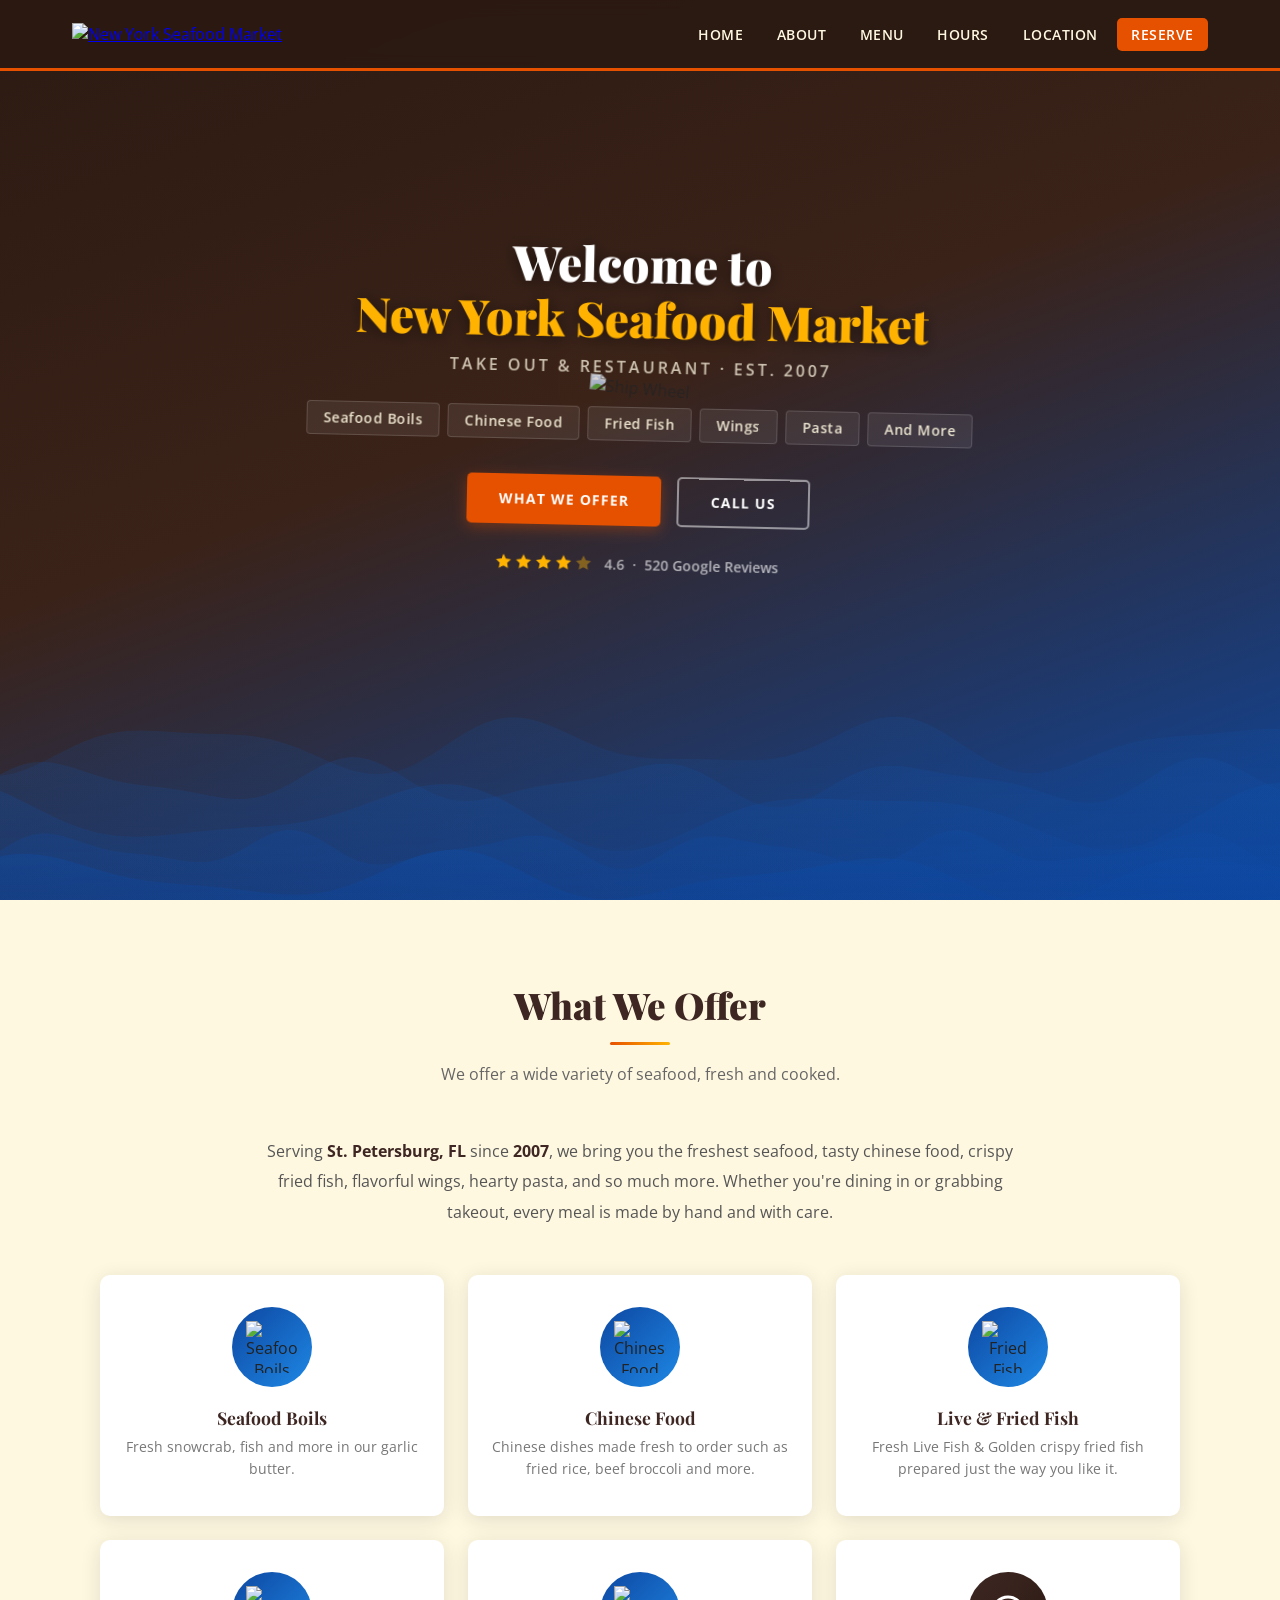
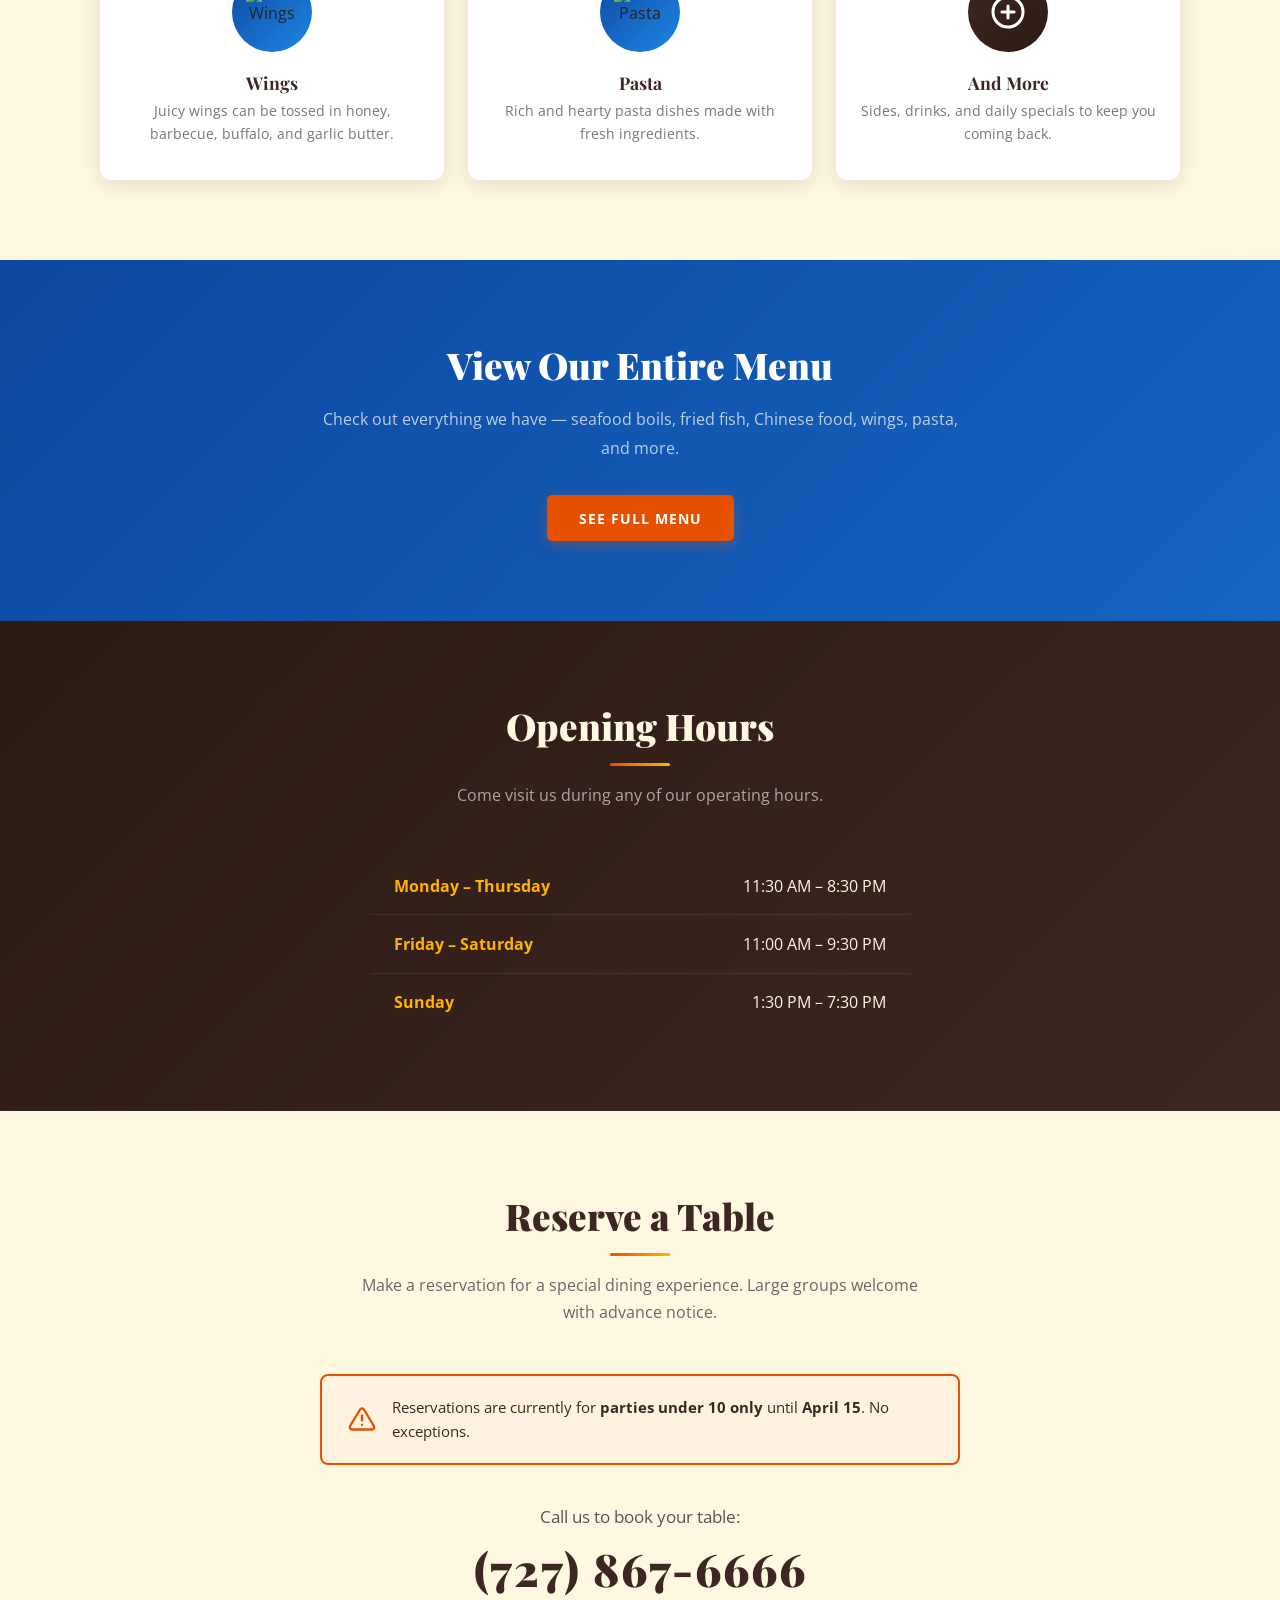
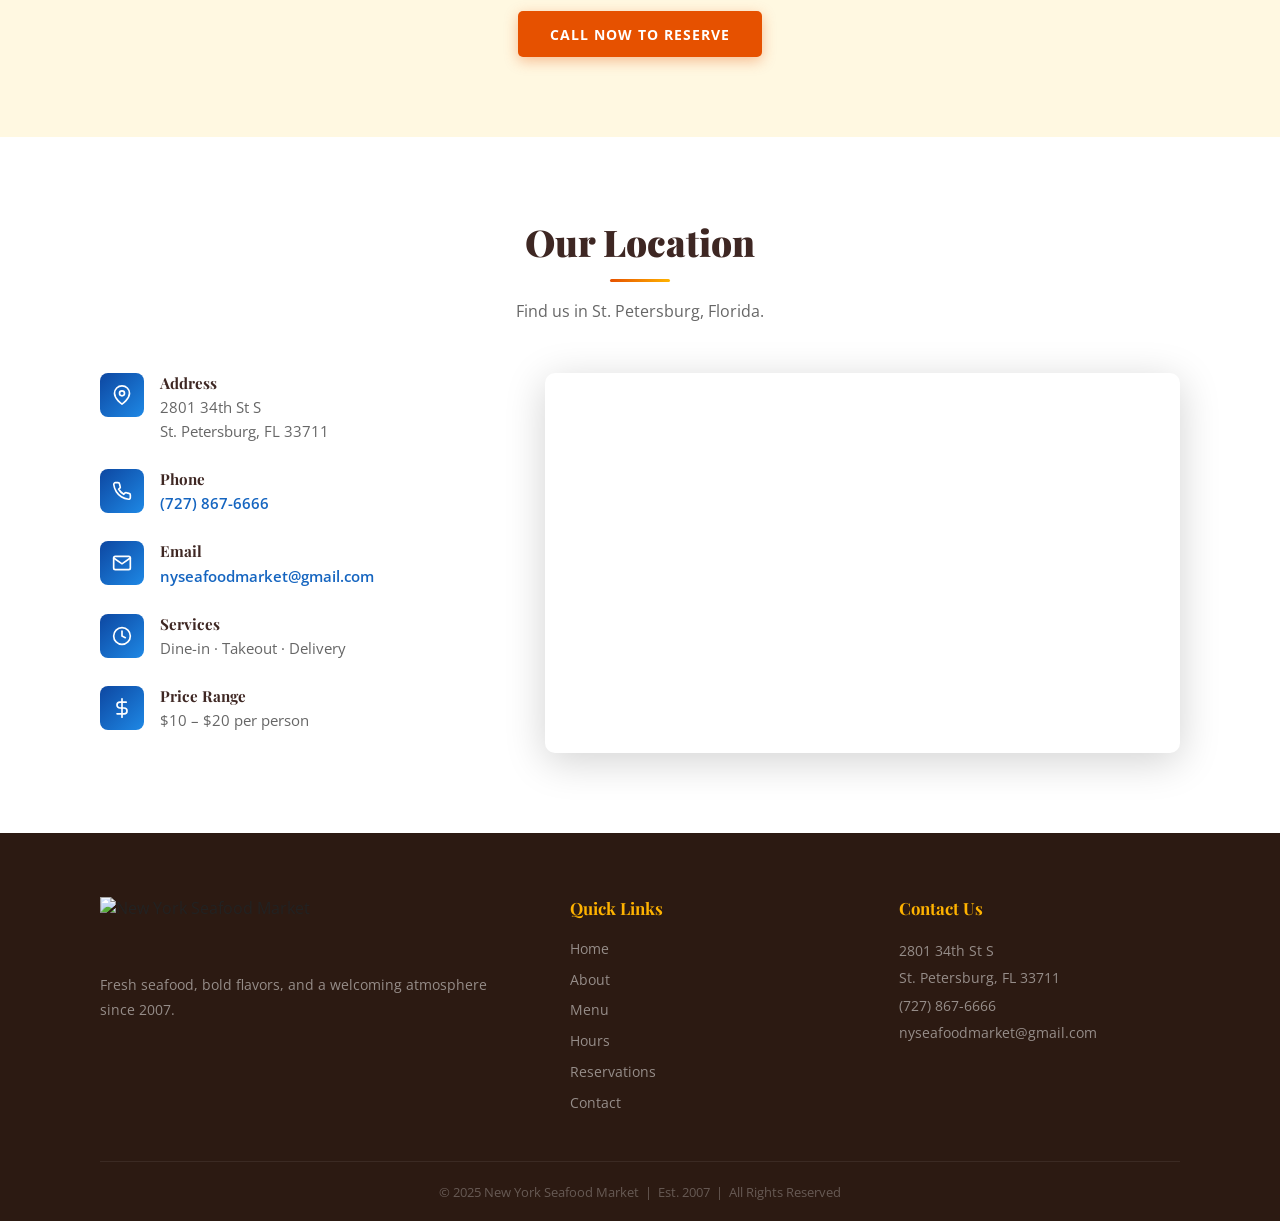
==== commit ae4a3552: "Update index.html" ====
--- a/index.html
+++ b/index.html
@@ -23,7 +23,7 @@
         <ul class="nav-links" id="navLinks">
             <li><a href="#hero">Home</a></li>
             <li><a href="#about">About</a></li>
-            <li><a href="#menu-section">Menu</a></li>
+            <li><a href="/menu/">Menu</a></li>
             <li><a href="#hours">Hours</a></li>
             <li><a href="#location">Location</a></li>
             <li><a href="#reserve" class="reserve-btn">Reserve</a></li>
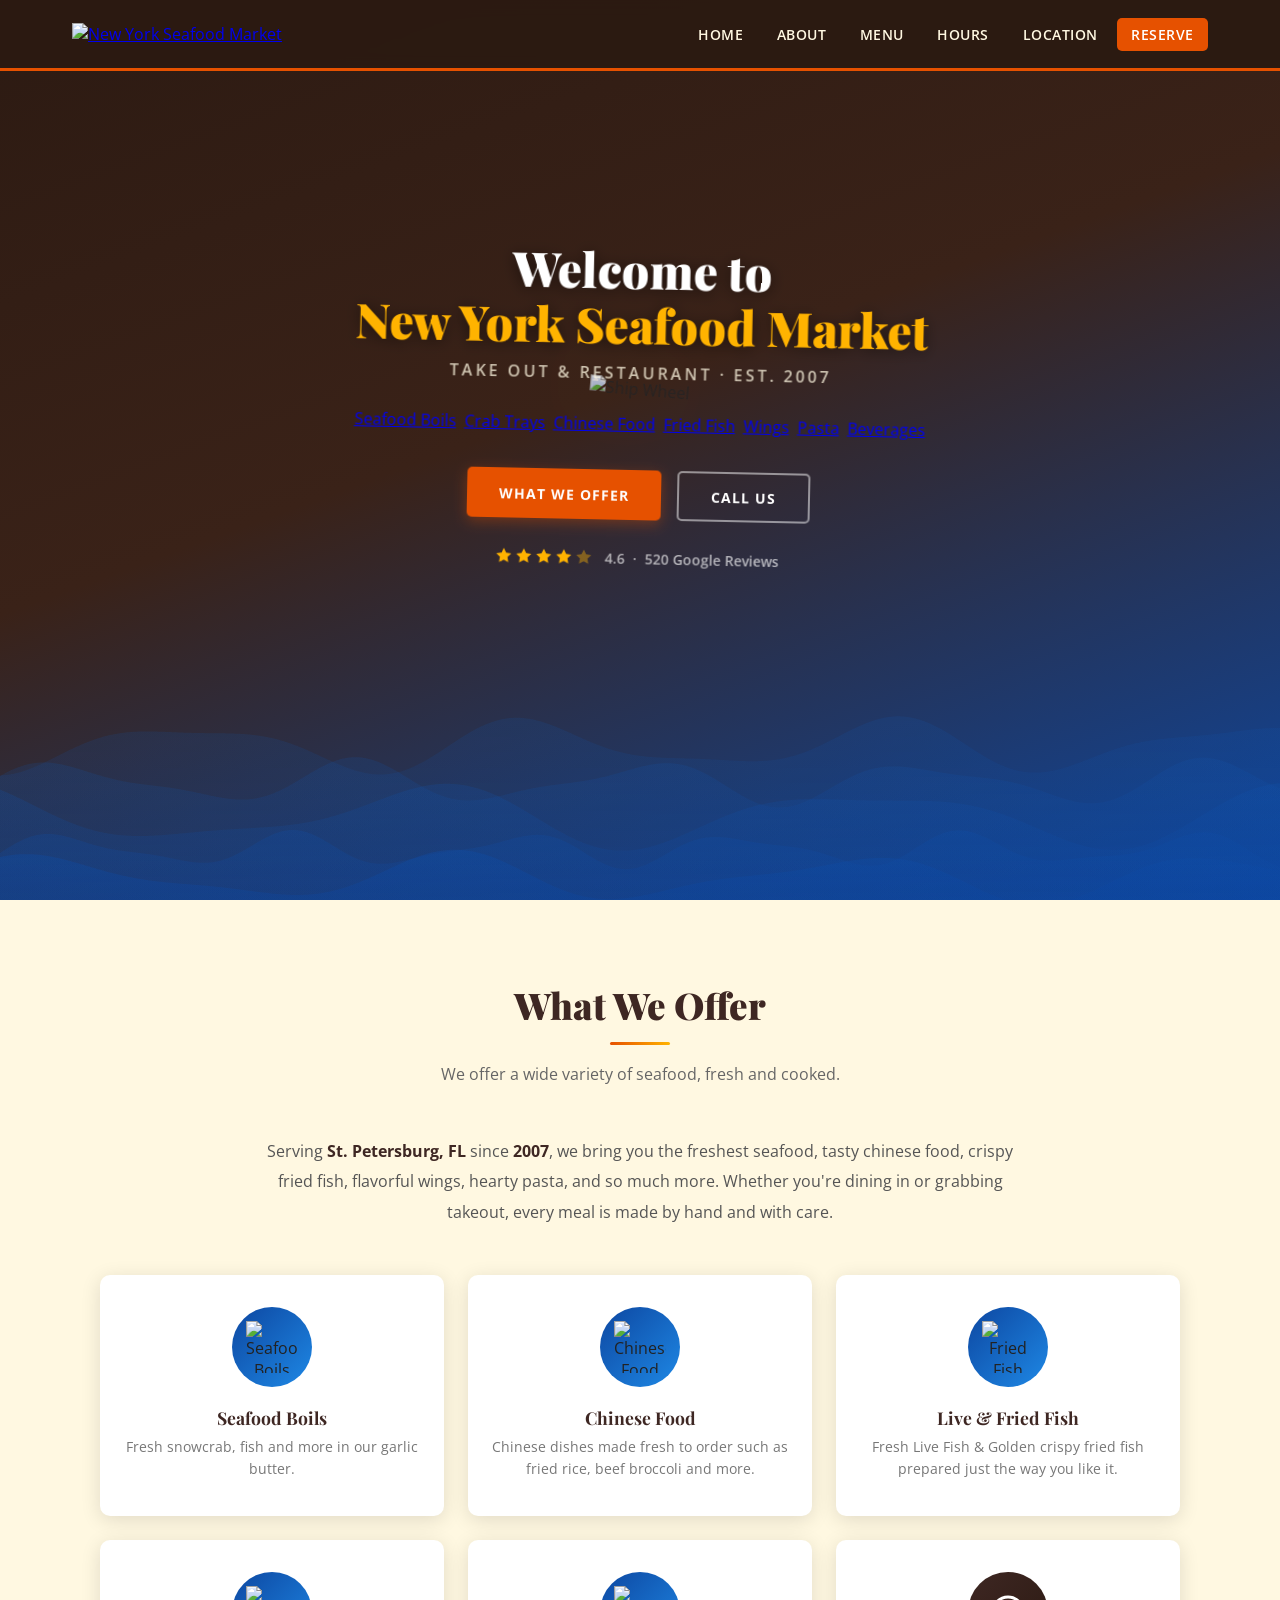
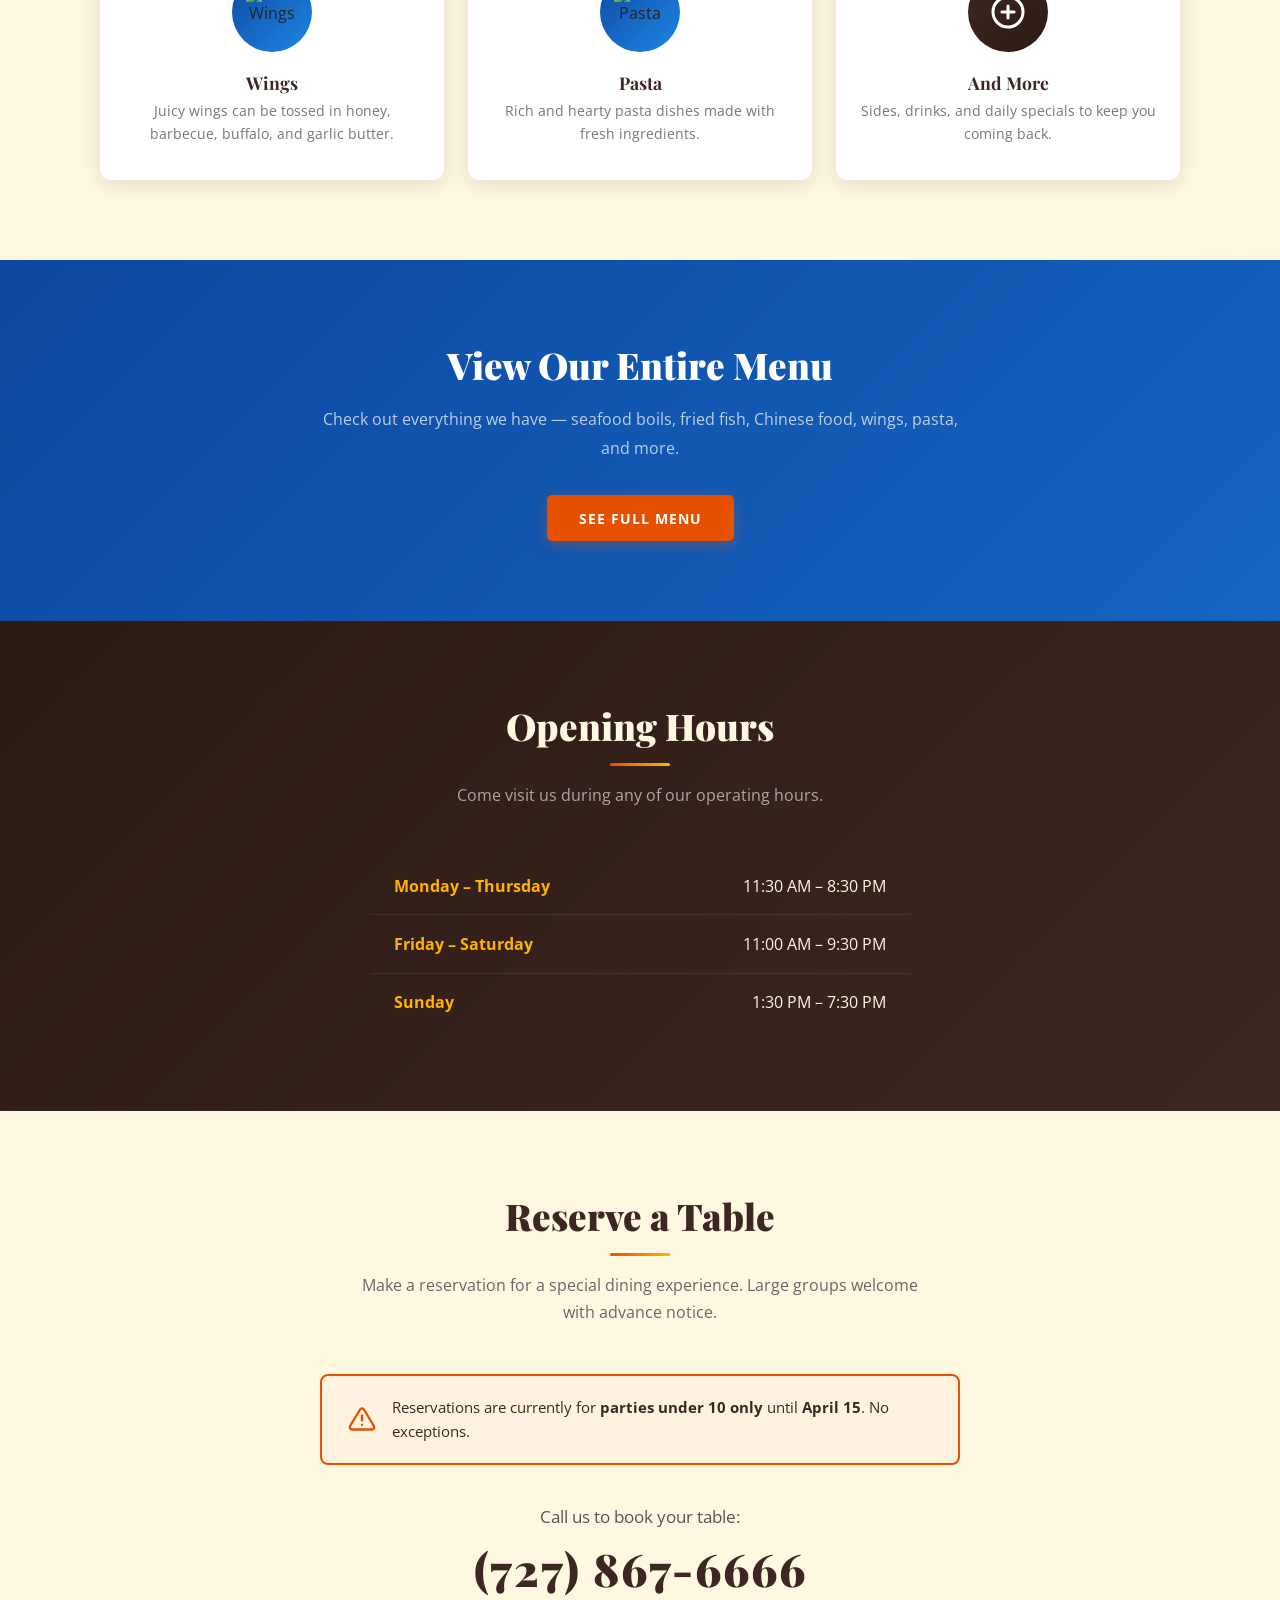
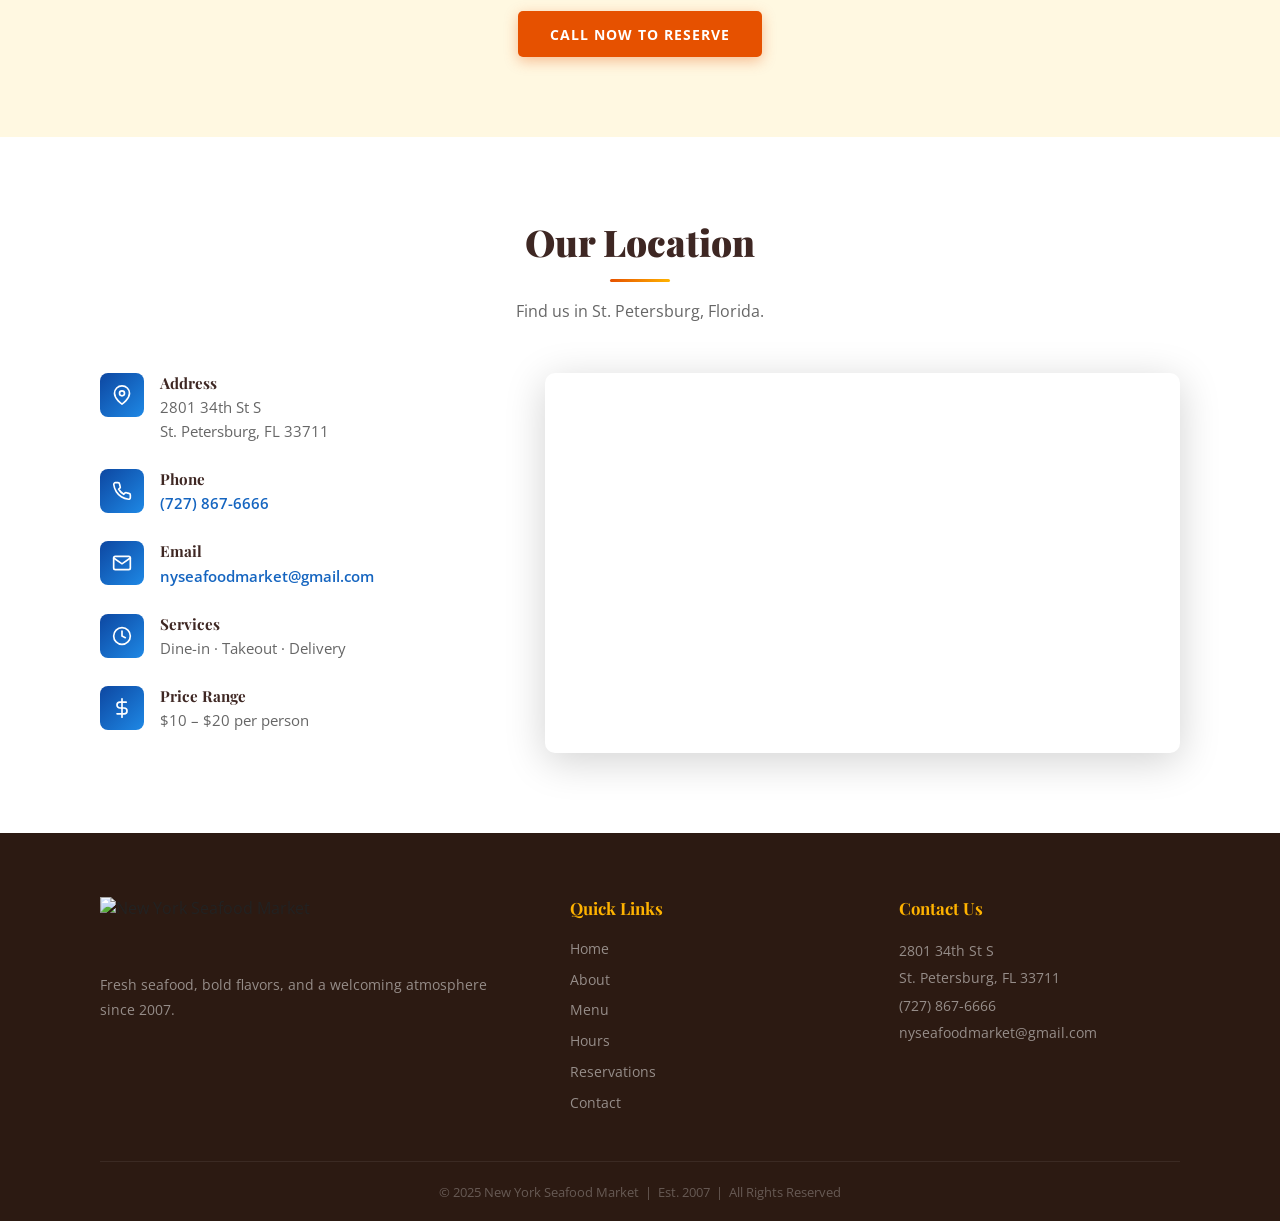
==== commit 9d1bbb1b: "Update index.html" ====
--- a/index.html
+++ b/index.html
@@ -41,14 +41,15 @@
         <div class="hero-content" id="heroContent">
             <h1>Welcome to<span class="highlight">New York Seafood Market</span></h1>
             <p class="hero-subtitle">Take Out &amp; Restaurant · Est. 2007</p>
-            <div class="hero-tagline">
-                <span>Seafood Boils</span>
-                <span>Chinese Food</span>
-                <span>Fried Fish</span>
-                <span>Wings</span>
-                <span>Pasta</span>
-                <span>And More</span>
-            </div>
+<div class="hero-tagline">
+    <a href="/menu/#seafood">Seafood Boils</a>
+    <a href="/menu/#crabtrays">Crab Trays</a>
+    <a href="/menu/#chinese">Chinese Food</a>
+    <a href="/menu/#friedfish">Fried Fish</a>
+    <a href="/menu/#wings">Wings</a>
+    <a href="/menu/#pasta">Pasta</a>
+    <a href="/menu/#beverages">Beverages</a>
+</div>
             <div class="hero-buttons">
                 <a href="#about" class="btn btn-primary">What We Offer</a>
                 <a href="tel:7278676666" class="btn btn-secondary">Call Us</a>
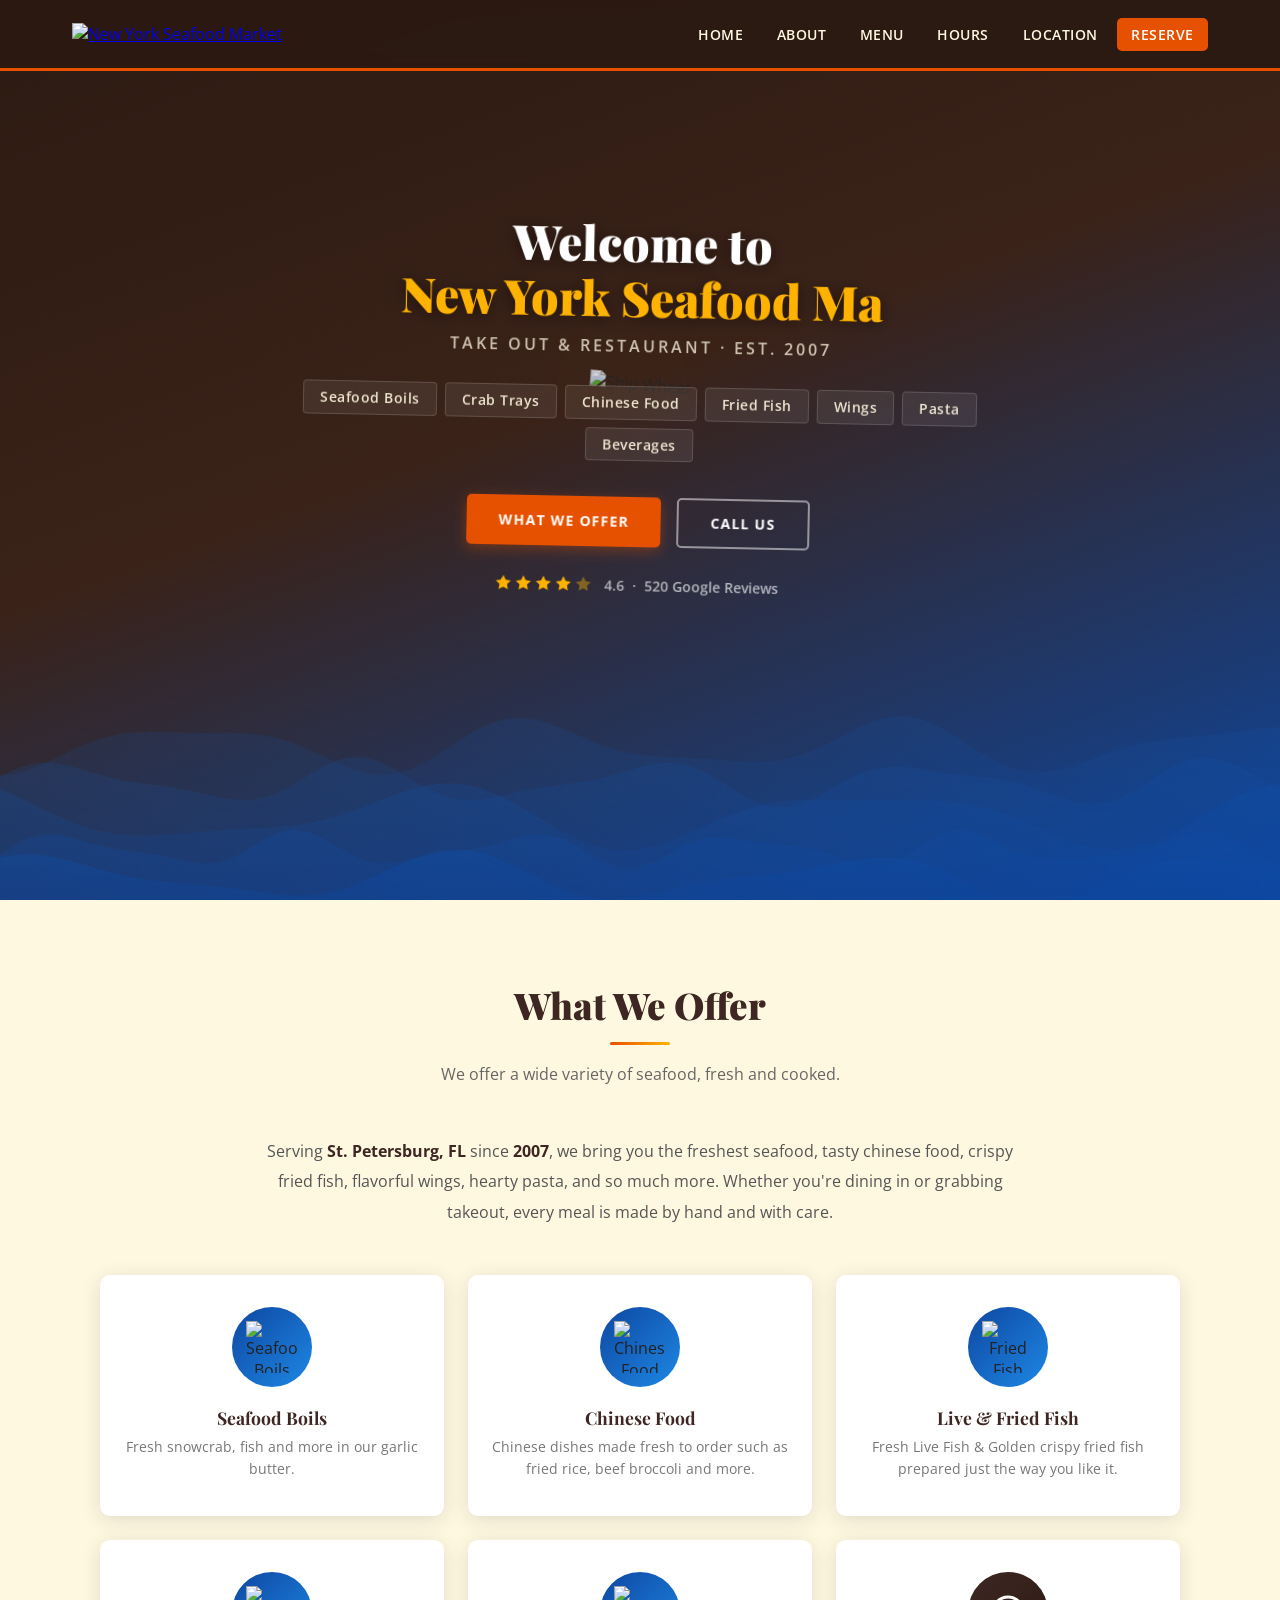
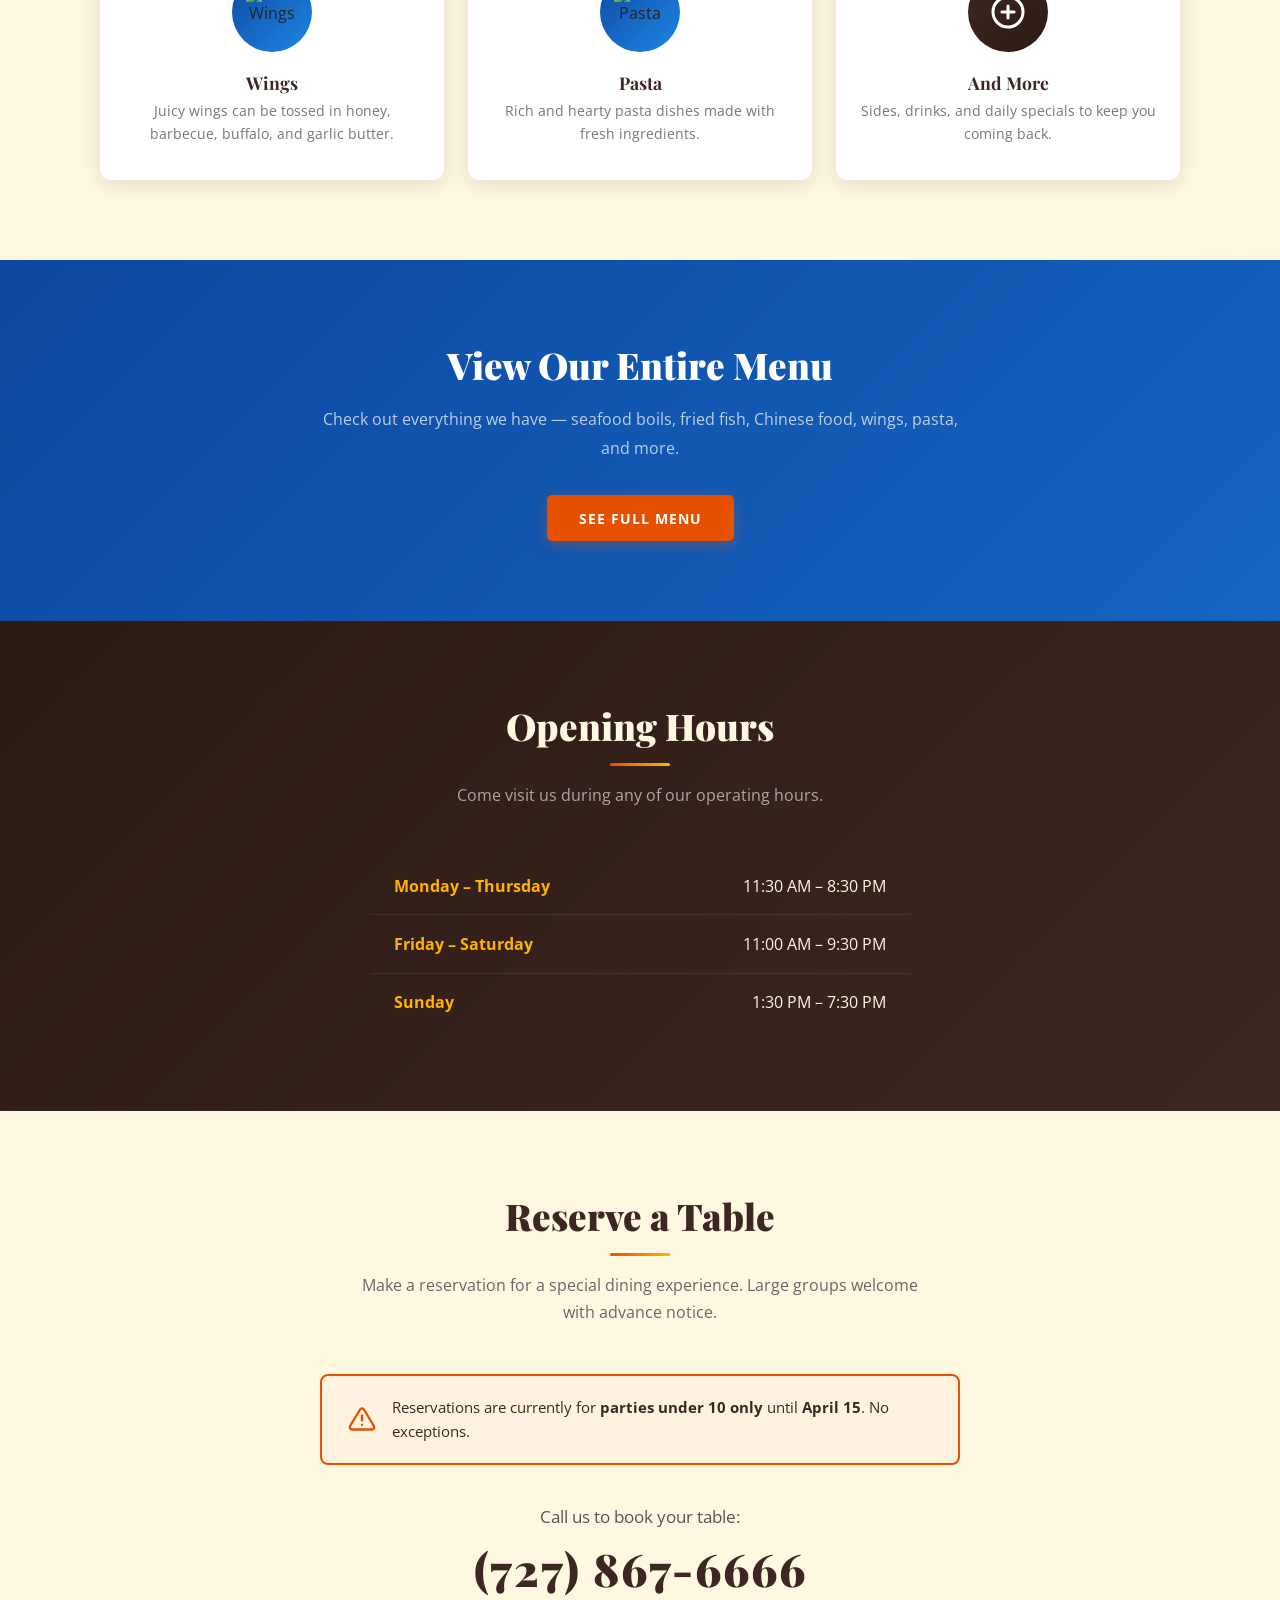
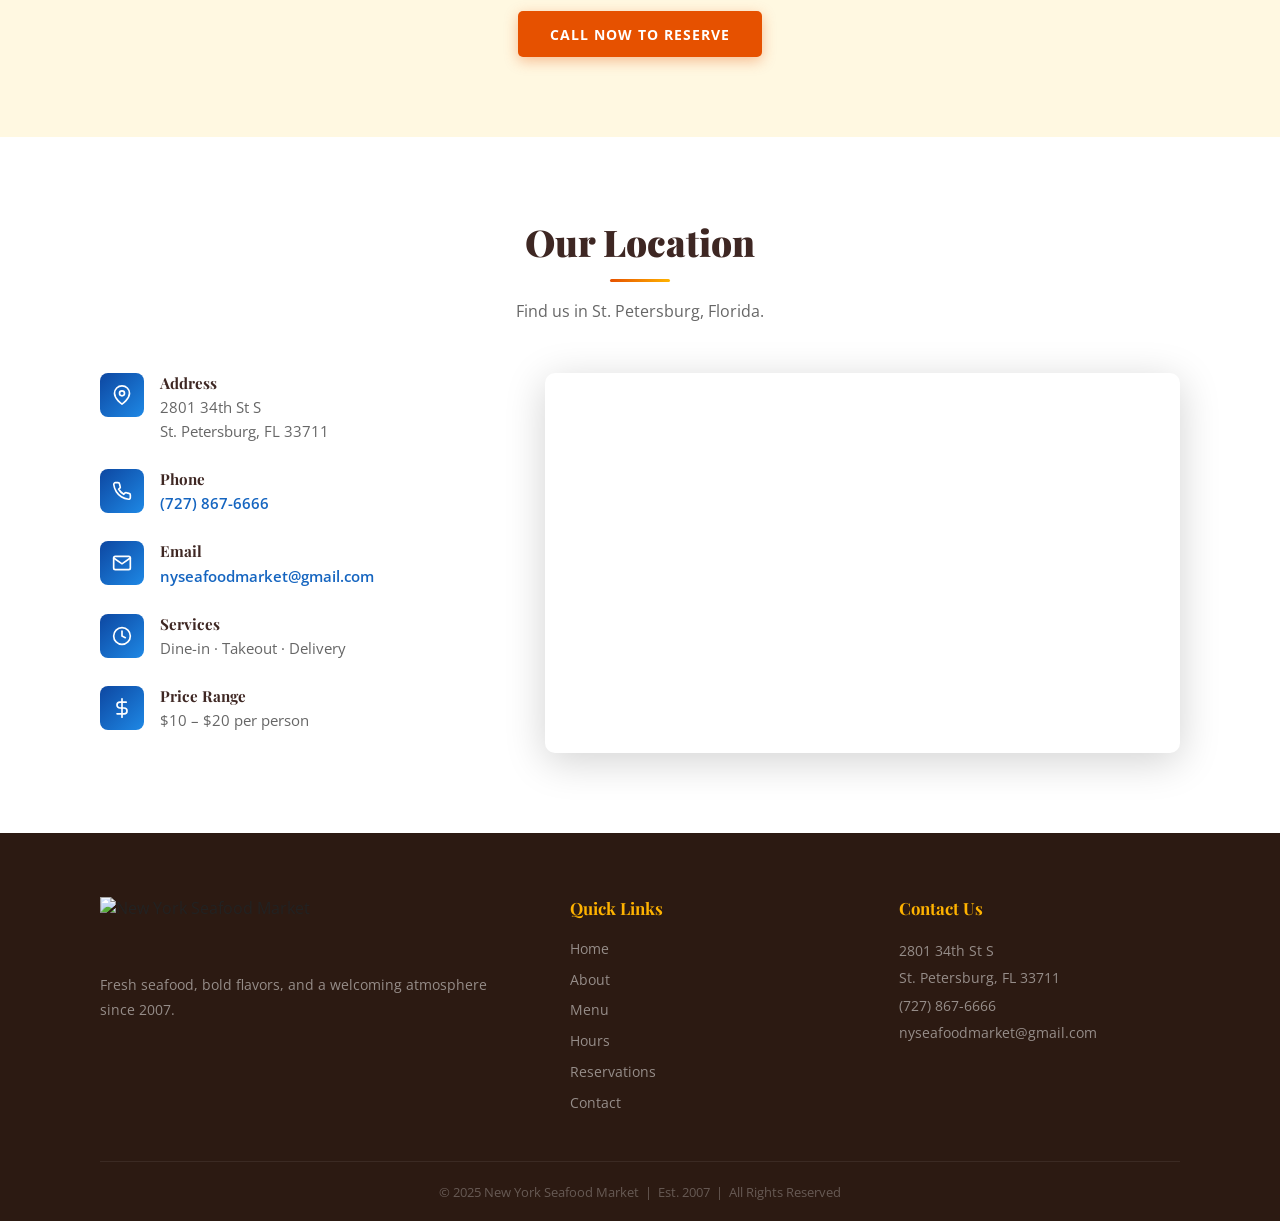
==== commit 71be6741: "Update index.html" ====
--- a/index.html
+++ b/index.html
@@ -39,7 +39,12 @@
             <img src="https://i.imgur.com/5PyG8zu.png" alt="Ship Wheel" id="shipWheel">
         </div>
         <div class="hero-content" id="heroContent">
-            <h1>Welcome to<span class="highlight">New York Seafood Market</span></h1>
+            <h1>
+  Welcome to 
+  <span class="highlight">
+    <span id="typeText"></span>
+  </span>
+</h1>
             <p class="hero-subtitle">Take Out &amp; Restaurant · Est. 2007</p>
 <div class="hero-tagline">
     <a href="/menu/#seafood">Seafood Boils</a>
--- a/styles.css
+++ b/styles.css
@@ -181,6 +181,10 @@
     width: 100%;
 }
 
+.hero-tagline a:hover {
+    text-decoration: underline;
+}
+
 .hero h1 {
     font-family: 'Playfair Display', serif;
     font-size: 3rem;
@@ -213,19 +217,25 @@
     margin-bottom: 2.2rem;
 }
 
-.hero-tagline span {
+.hero-tagline a {
+    text-decoration: none;
+    color: rgba(255,248,225,0.9);
+    cursor: pointer;
+
     background: rgba(255,255,255,0.07);
     border: 1px solid rgba(255,255,255,0.15);
-    color: rgba(255,248,225,0.9);
     padding: 0.4rem 1rem;
     border-radius: 4px;
+
     font-size: 0.85rem;
     font-weight: 600;
     letter-spacing: 0.5px;
+
     transition: all 0.25s ease;
-}
-
-.hero-tagline span:hover {
+    display: inline-block;
+}
+
+.hero-tagline a:hover {
     background: var(--orange);
     border-color: var(--orange);
     transform: translateY(-2px);
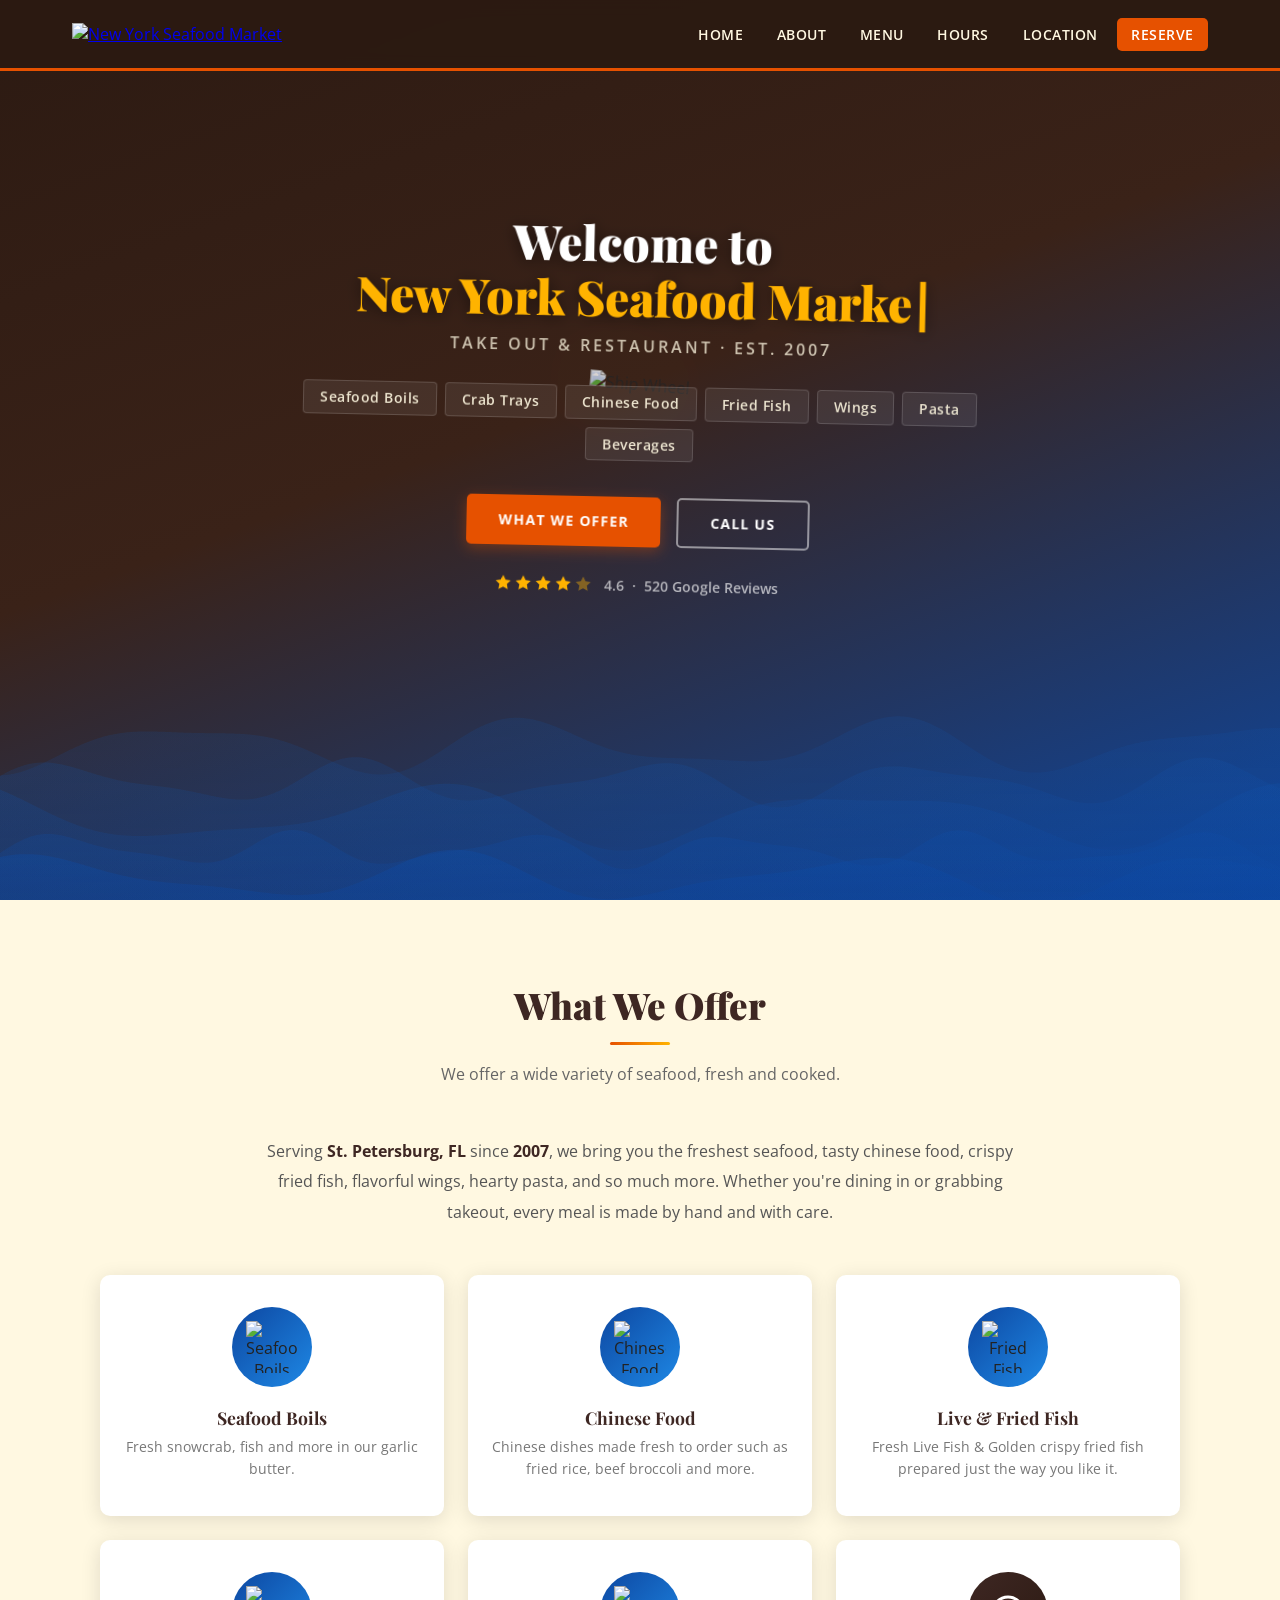
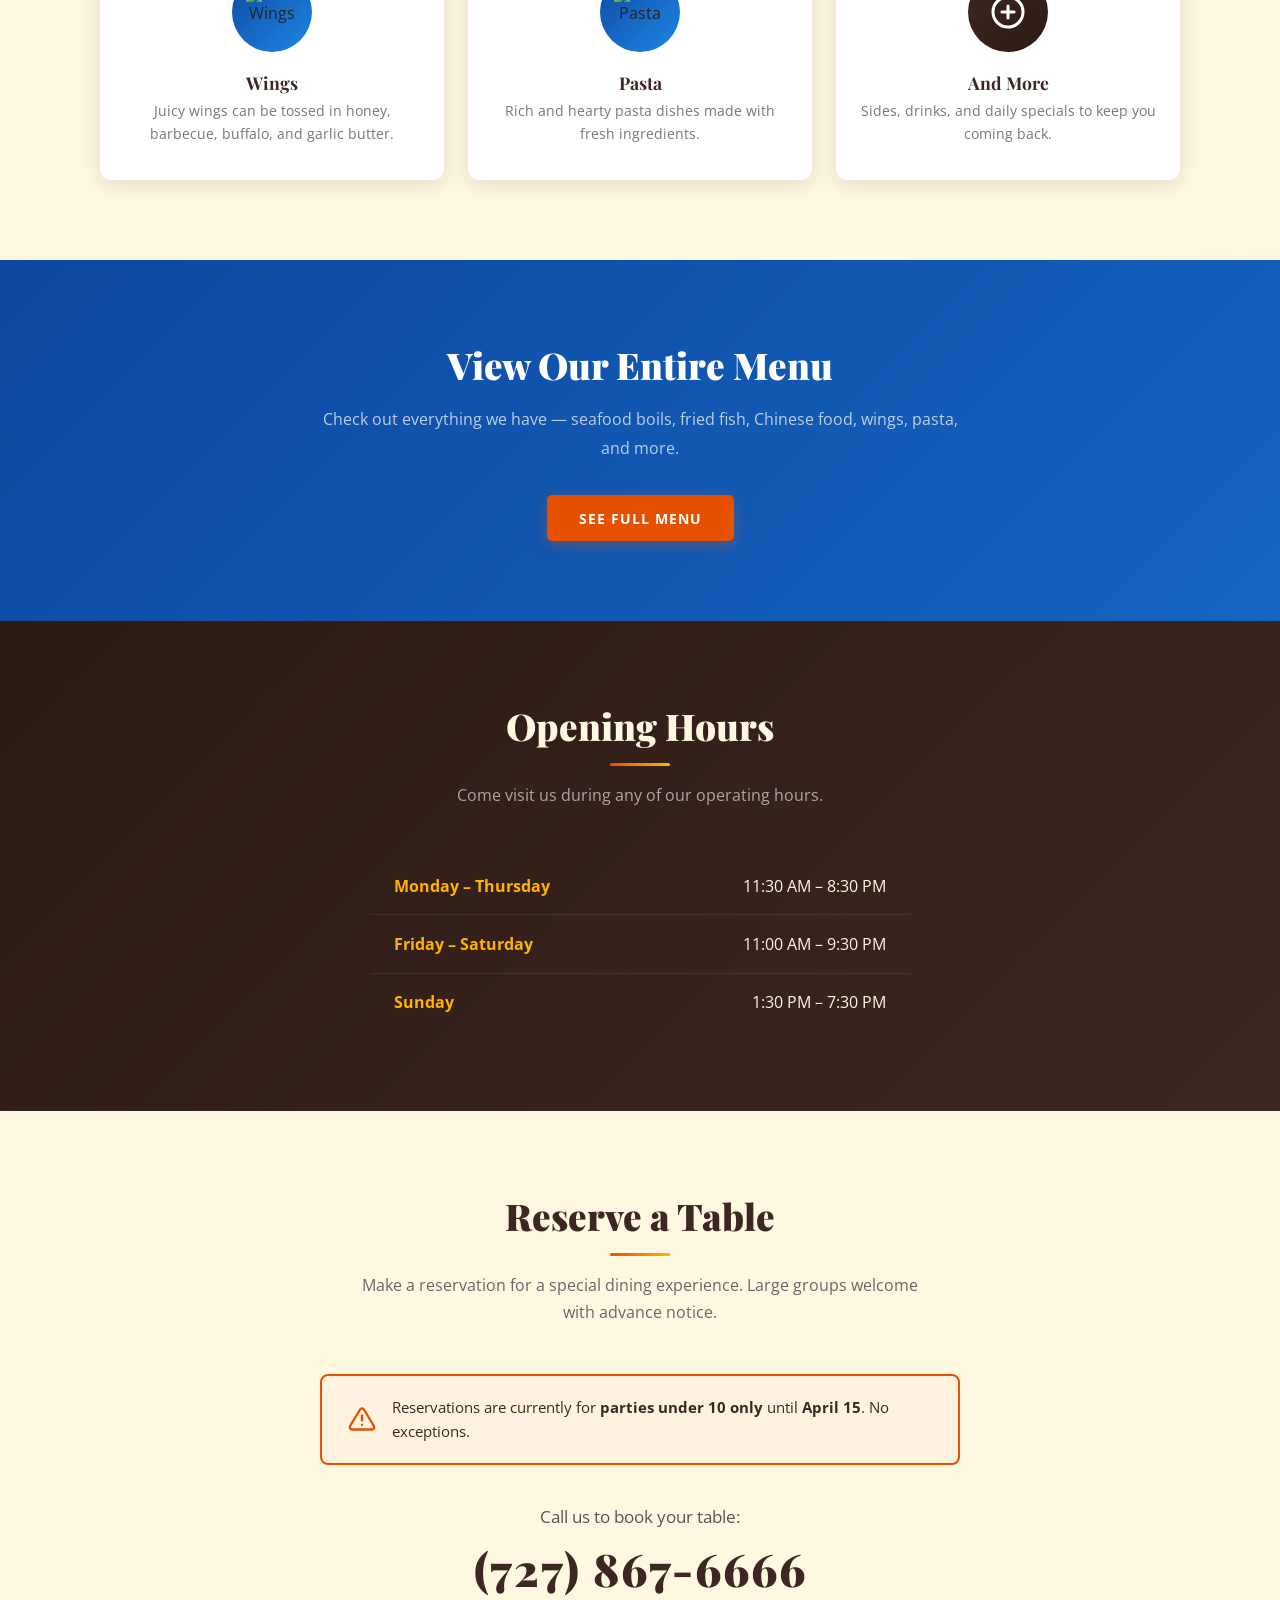
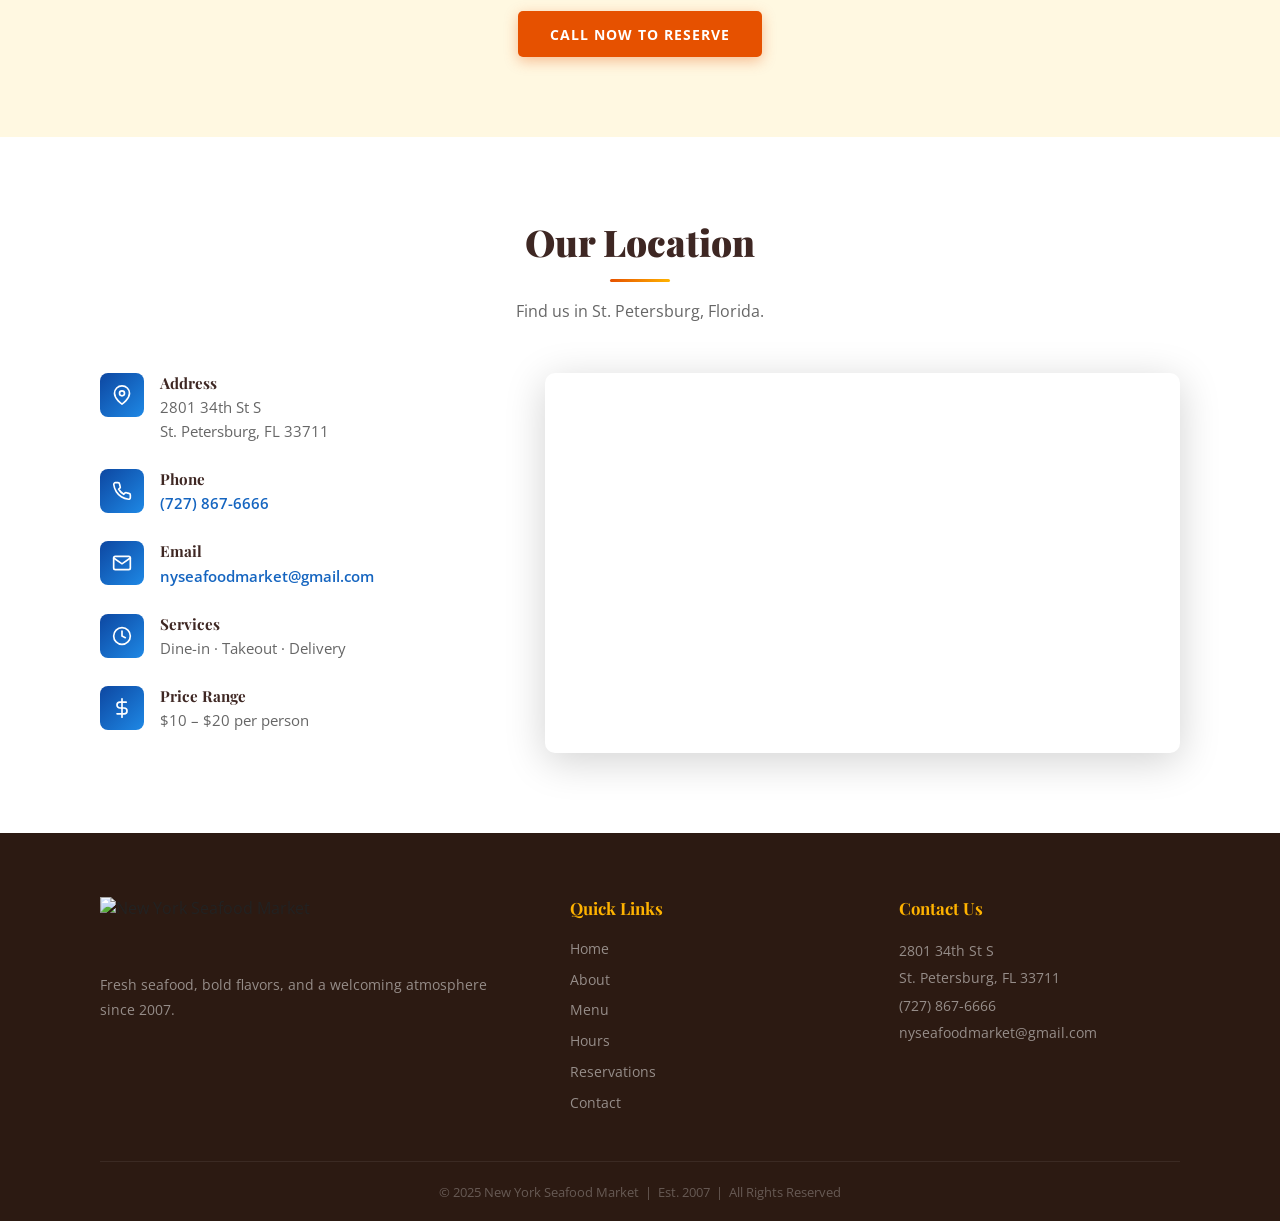
==== commit 842a201e: "Update index.html" ====
--- a/index.html
+++ b/index.html
@@ -39,8 +39,8 @@
             <img src="https://i.imgur.com/5PyG8zu.png" alt="Ship Wheel" id="shipWheel">
         </div>
         <div class="hero-content" id="heroContent">
-            <h1>
-  Welcome to 
+<h1>
+  <span id="typePrefix">Welcome to </span>
   <span class="highlight">
     <span id="typeText"></span>
   </span>
--- a/styles.css
+++ b/styles.css
@@ -247,6 +247,16 @@
     justify-content: center;
     flex-wrap: wrap;
     margin-bottom: 1.8rem;
+}
+
+#typeText::after {
+    content: "|";
+    margin-left: 4px;
+    animation: blink 1s infinite;
+}
+
+@keyframes blink {
+    50% { opacity: 0; }
 }
 
 .btn {
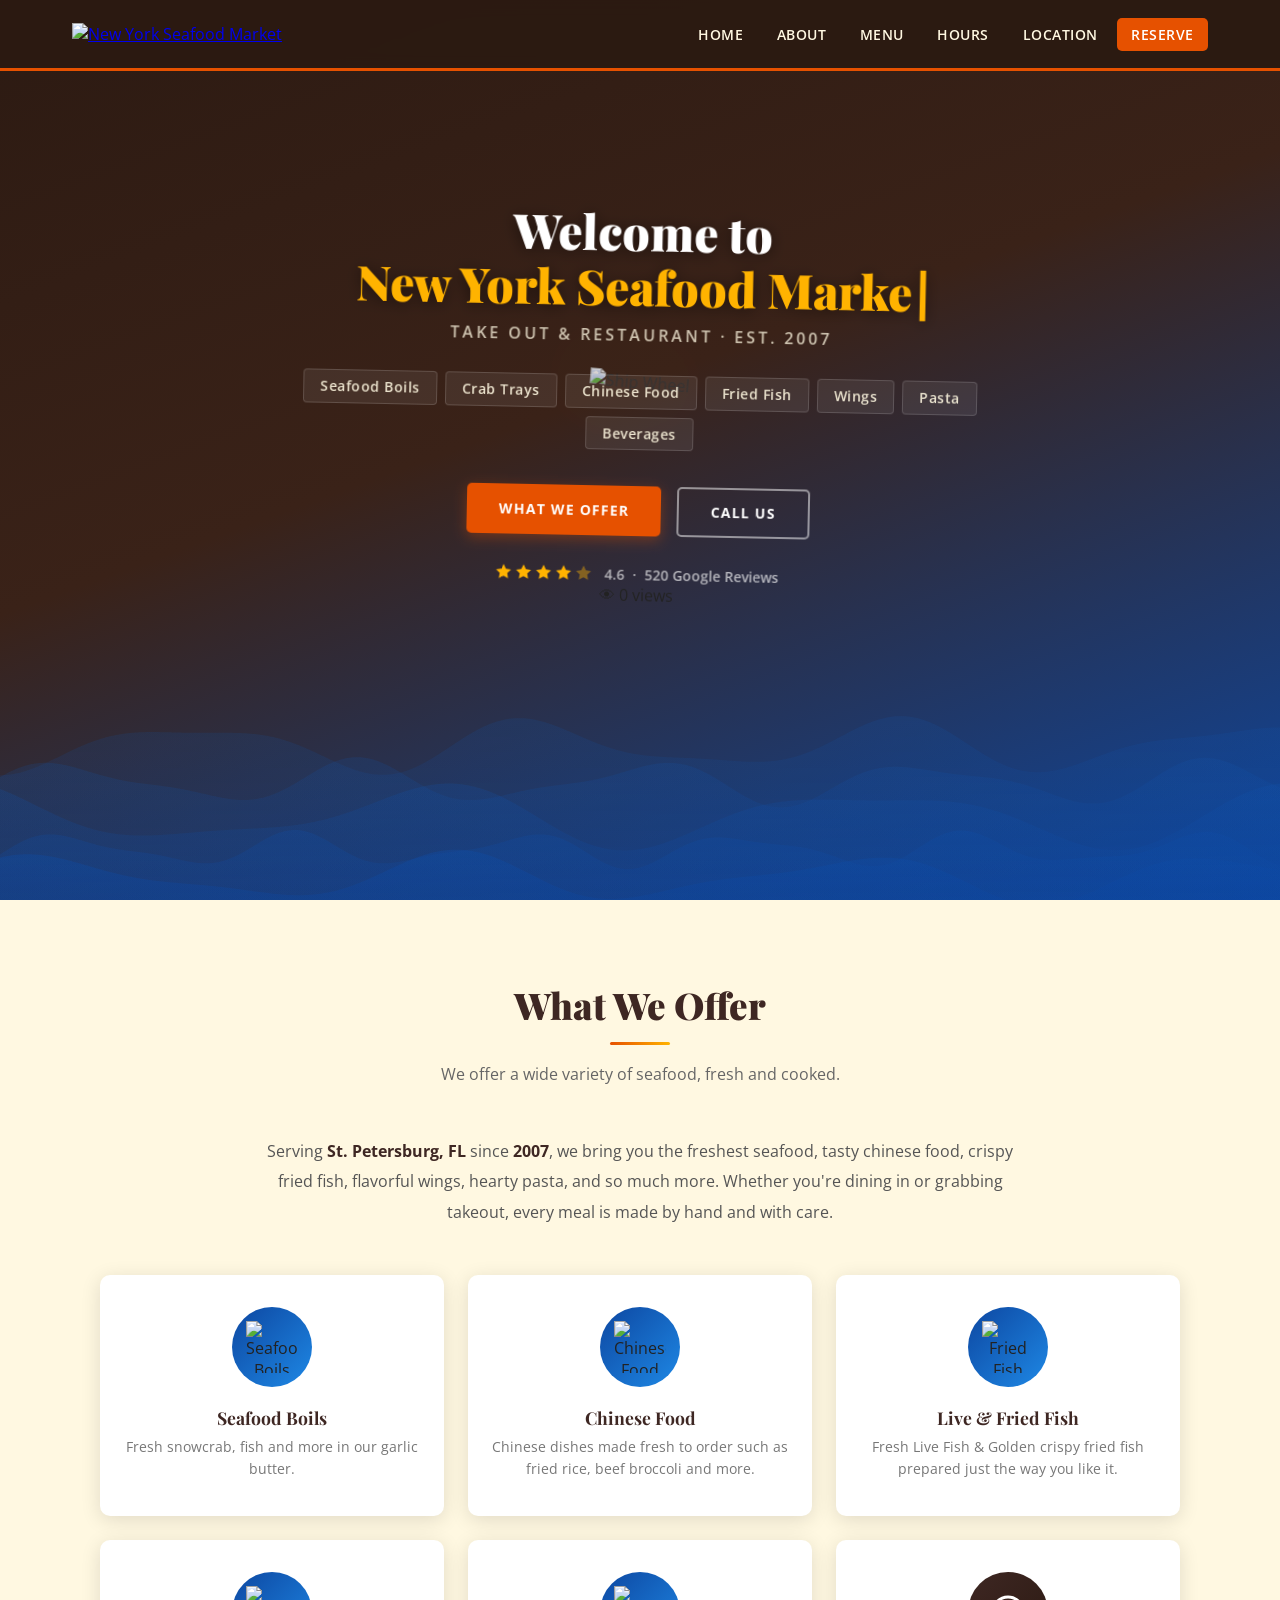
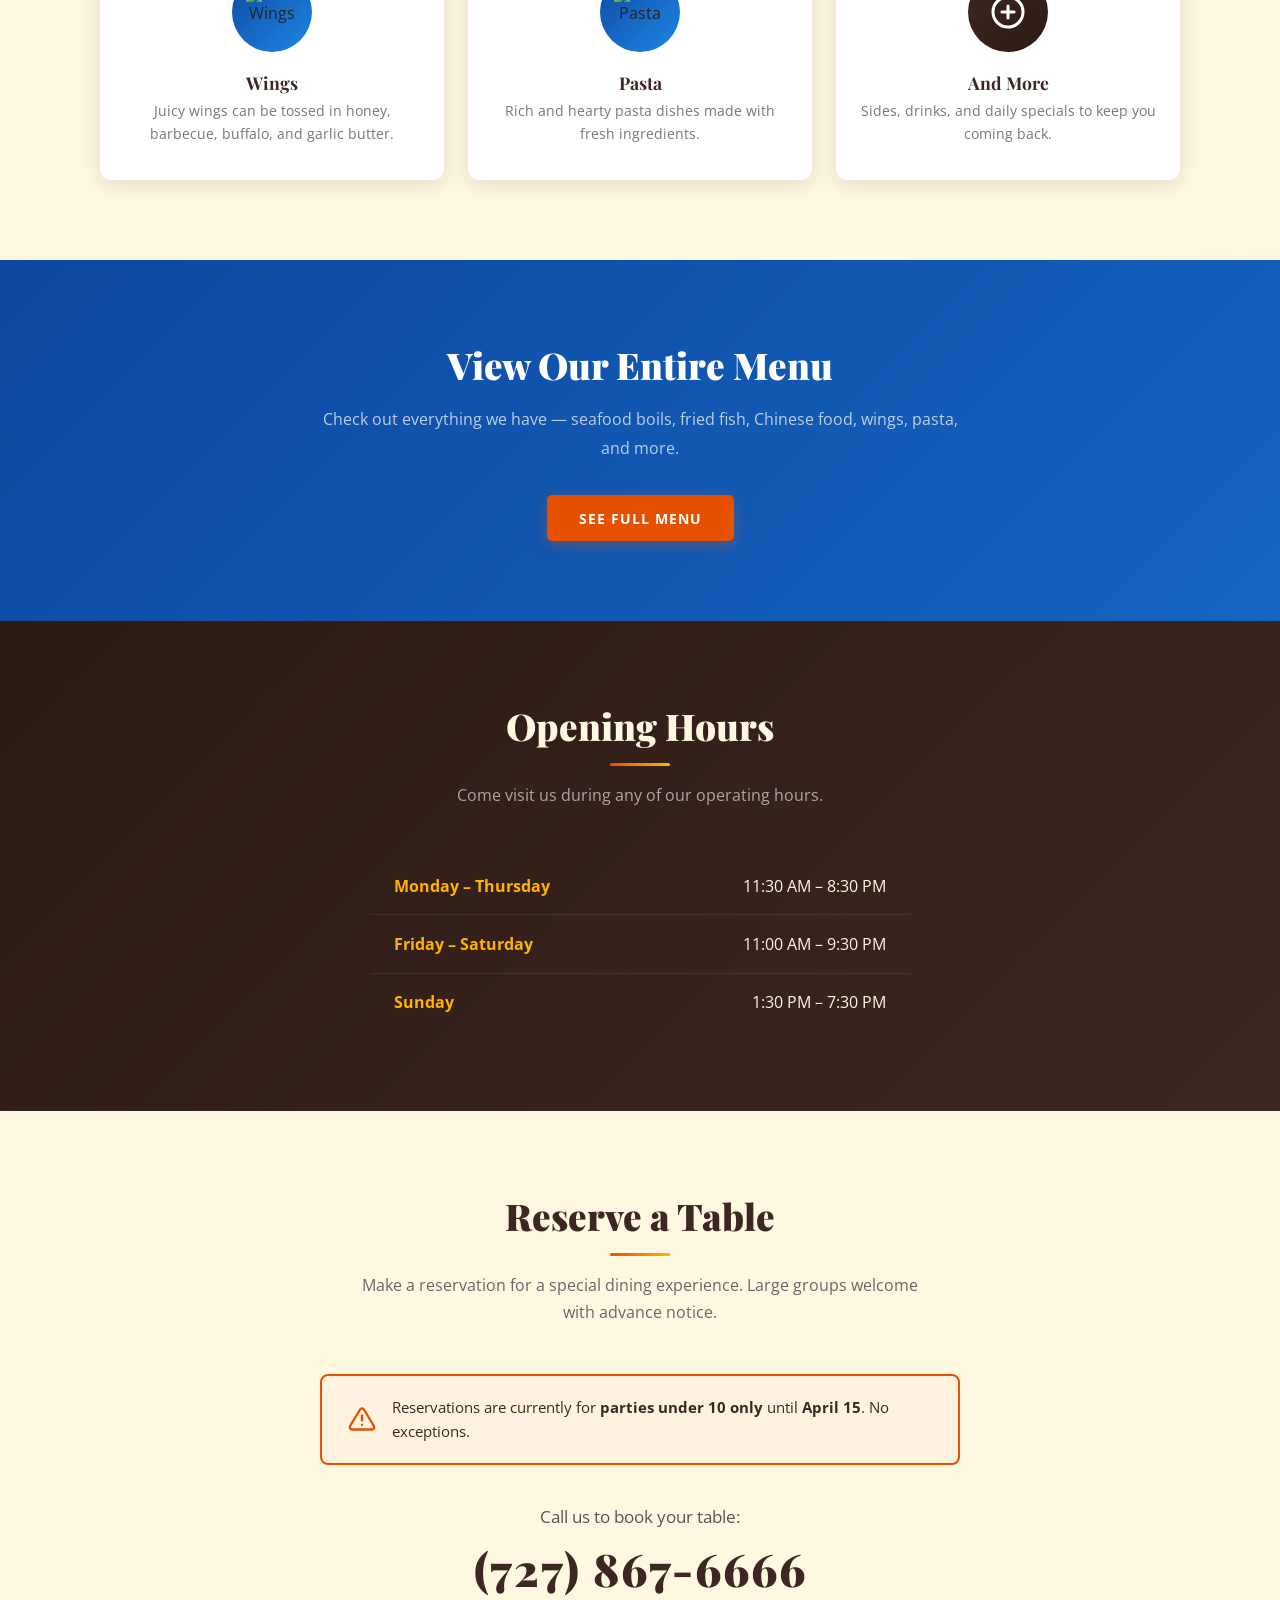
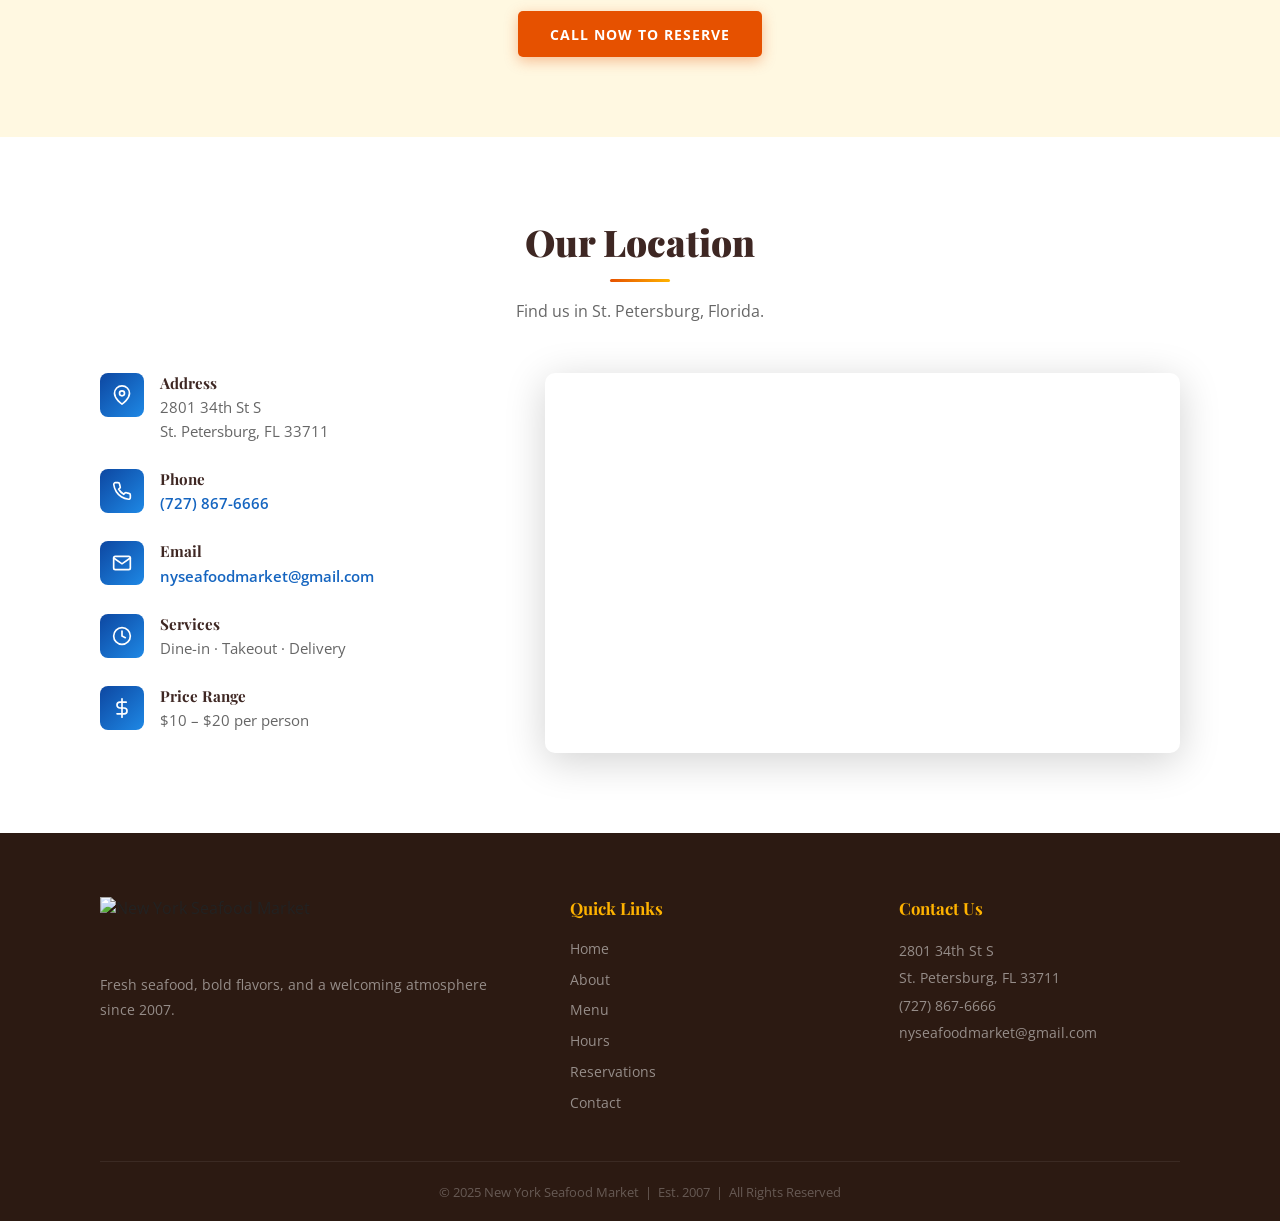
==== commit 59ea6942: "Update index.html" ====
--- a/index.html
+++ b/index.html
@@ -69,6 +69,11 @@
                 </div>
                 <span>4.6 &nbsp;·&nbsp; 520 Google Reviews</span>
             </div>
+            <div class="view-counter">
+  <span class="eye">👁</span>
+  <span id="viewNumber">0</span>
+  <span class="views-label">views</span>
+</div>
         </div>
     </div>
 </section>
